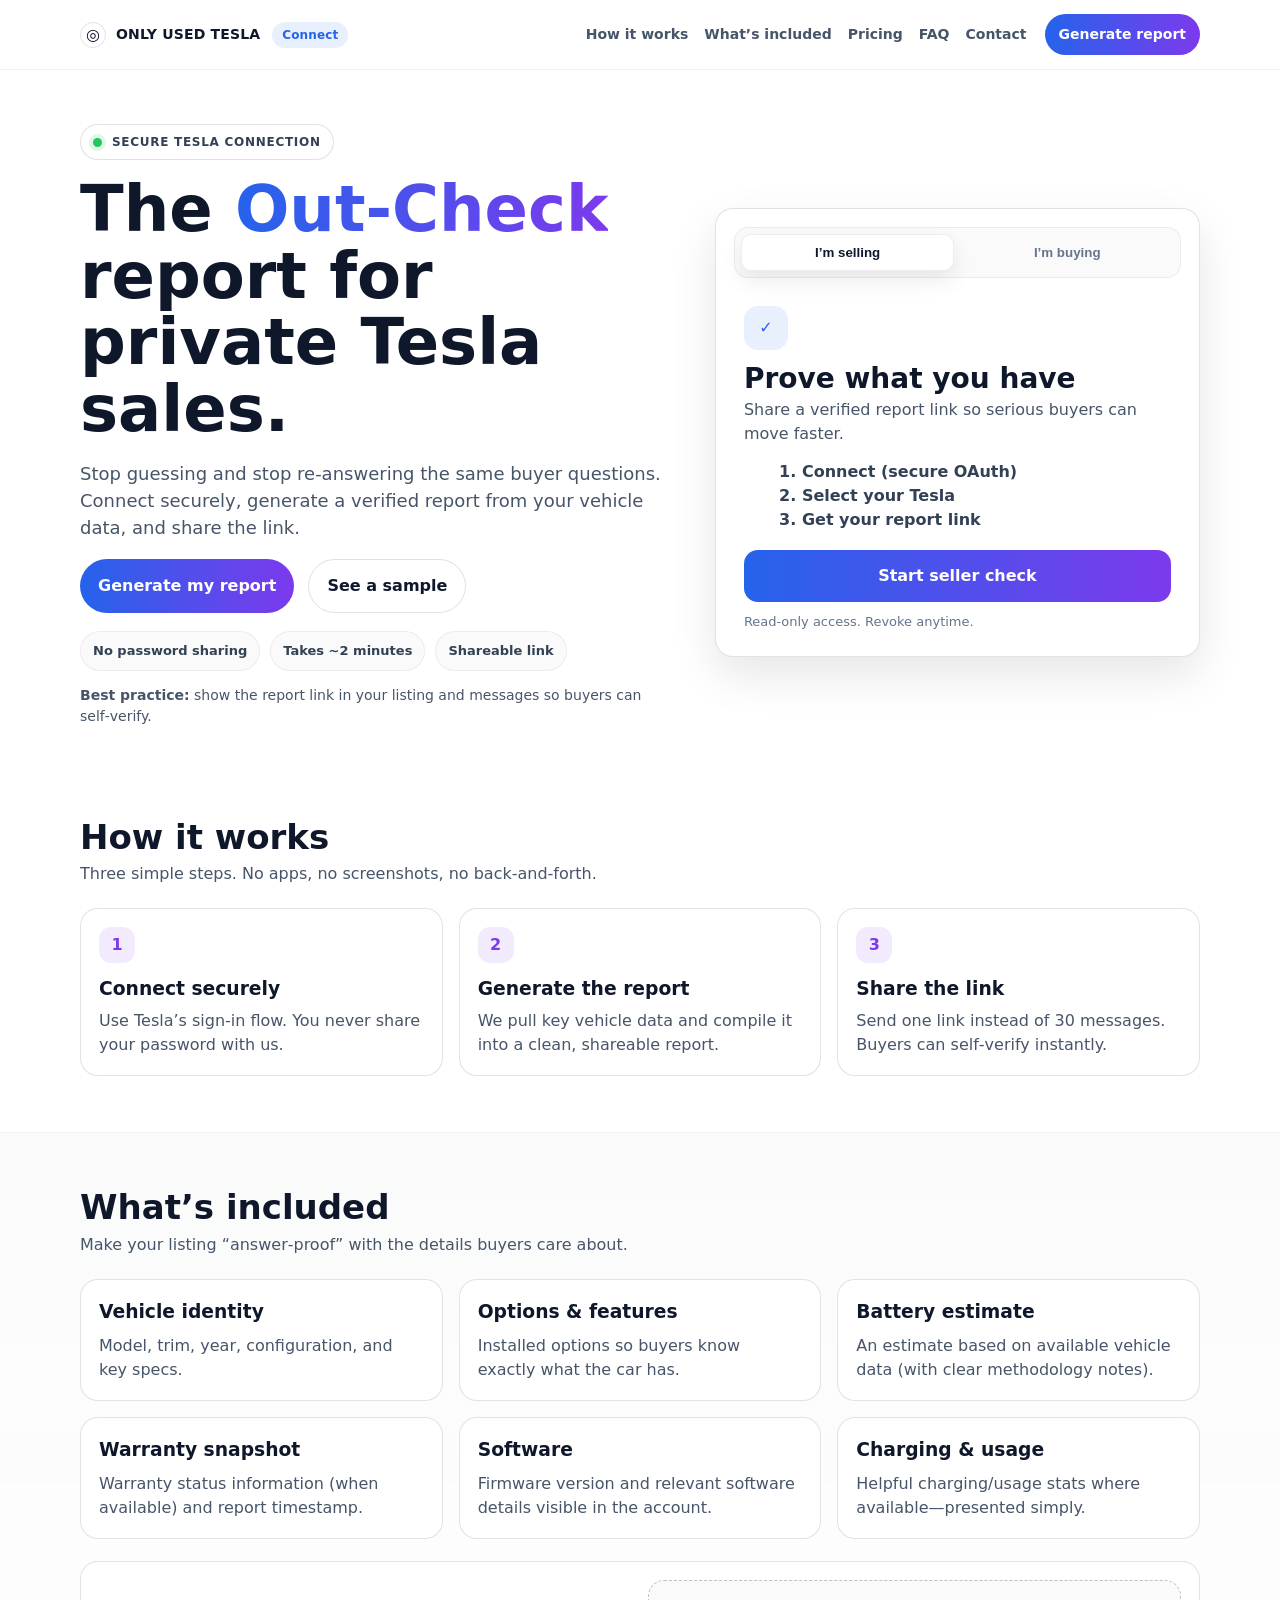
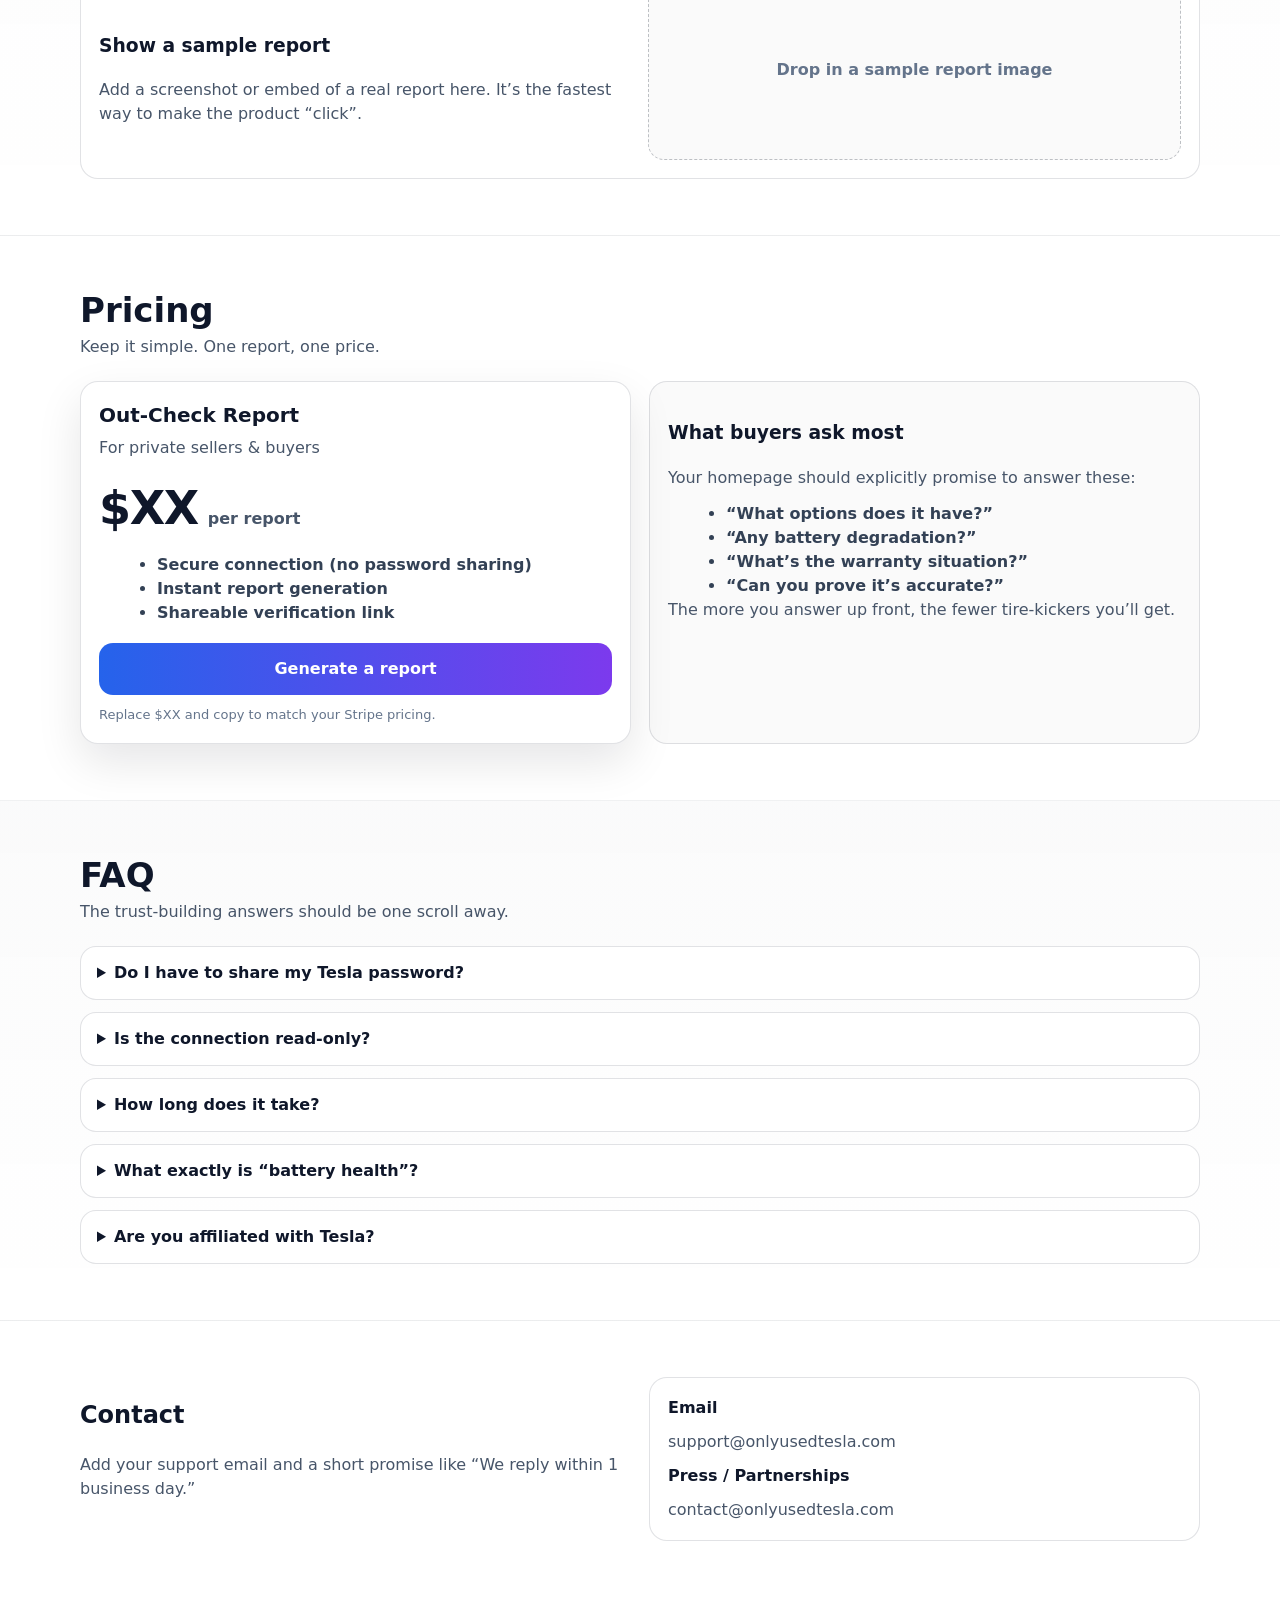
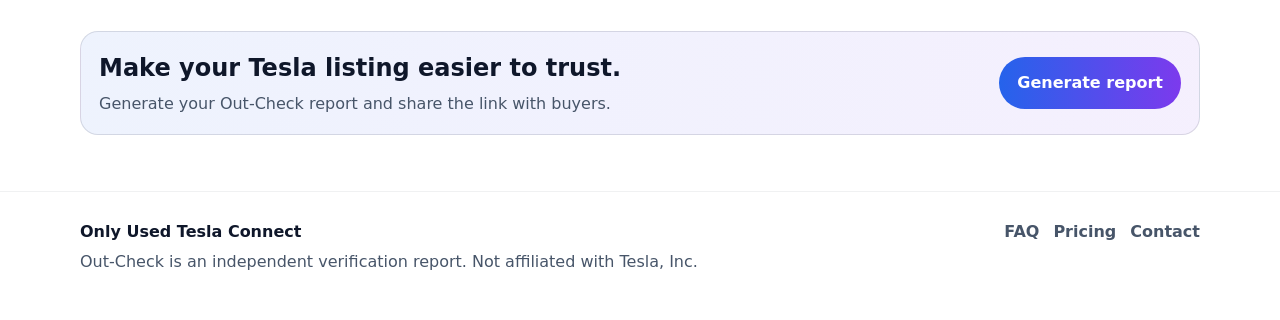
==== index.html @ 966dfde9 "Add files via upload" ====
<!doctype html>
<html lang="en">
<head>
  <meta charset="utf-8" />
  <meta name="viewport" content="width=device-width, initial-scale=1" />
  <title>Out‑Check — Verified Tesla Report for Private Sales | Only Used Tesla Connect</title>
  <meta name="description" content="Generate a shareable Out‑Check report from your Tesla vehicle data—battery estimate, warranty status, options, and key details. No password sharing." />

  <!-- Open Graph -->
  <meta property="og:title" content="Out‑Check — Verified Tesla Report for Private Sales" />
  <meta property="og:description" content="Connect securely → generate a verified report → share the link with buyers." />
  <meta property="og:type" content="website" />

  <link rel="preconnect" href="https://fonts.gstatic.com" crossorigin />
  <link rel="stylesheet" href="./assets/styles.css" />
</head>

<body>
  <a class="skip-link" href="#main">Skip to content</a>

  <header class="site-header">
    <div class="container header-inner">
      <a class="brand" href="#" aria-label="Only Used Tesla Connect home">
        <span class="brand-mark" aria-hidden="true">◎</span>
        <span class="brand-text">ONLY USED TESLA</span>
        <span class="brand-pill">Connect</span>
      </a>

      <nav class="nav" aria-label="Primary navigation">
        <button class="nav-toggle" type="button" aria-expanded="false" aria-controls="nav-links">
          <span class="sr-only">Toggle navigation</span>
          <span aria-hidden="true">☰</span>
        </button>

        <div id="nav-links" class="nav-links">
          <a href="#how">How it works</a>
          <a href="#included">What’s included</a>
          <a href="#pricing">Pricing</a>
          <a href="#faq">FAQ</a>
          <a href="#contact">Contact</a>
        </div>

        <a class="btn btn-primary btn-small" href="#start">Generate report</a>
      </nav>
    </div>
  </header>

  <main id="main">
    <section class="hero">
      <div class="container hero-grid">
        <div class="hero-copy">
          <div class="pill">
            <span class="dot" aria-hidden="true"></span>
            Secure Tesla connection
          </div>

          <h1>
            The <span class="gradient">Out‑Check</span> report for private Tesla sales.
          </h1>

          <p class="lead">
            Stop guessing and stop re‑answering the same buyer questions.
            Connect securely, generate a verified report from your vehicle data, and share the link.
          </p>

          <div class="cta-row" id="start">
            <!-- TODO: Replace href with your real start route (e.g. /start or /connect) -->
            <a class="btn btn-primary" href="/start">Generate my report</a>
            <a class="btn btn-secondary" href="#sample">See a sample</a>
          </div>

          <div class="trust-chips" role="list" aria-label="Trust highlights">
            <div class="chip" role="listitem">No password sharing</div>
            <div class="chip" role="listitem">Takes ~2 minutes</div>
            <div class="chip" role="listitem">Shareable link</div>
          </div>

          <p class="micro">
            <strong>Best practice:</strong> show the report link in your listing and messages so buyers can self‑verify.
          </p>
        </div>

        <div class="hero-card" aria-label="Seller and buyer actions">
          <div class="tabs" role="tablist" aria-label="Seller or buyer">
            <button class="tab is-active" type="button" role="tab" aria-selected="true" data-tab="selling">I’m selling</button>
            <button class="tab" type="button" role="tab" aria-selected="false" data-tab="buying">I’m buying</button>
          </div>

          <div class="tab-panel is-active" role="tabpanel" data-panel="selling">
            <div class="icon-badge" aria-hidden="true">✓</div>
            <h2 class="card-title">Prove what you have</h2>
            <p class="card-subtitle">
              Share a verified report link so serious buyers can move faster.
            </p>

            <ol class="mini-steps">
              <li>Connect (secure OAuth)</li>
              <li>Select your Tesla</li>
              <li>Get your report link</li>
            </ol>

            <!-- TODO: Replace href with your real start route -->
            <a class="btn btn-primary btn-block" href="/start">Start seller check</a>
            <p class="card-note">Read‑only access. Revoke anytime.</p>
          </div>

          <div class="tab-panel" role="tabpanel" data-panel="buying" aria-hidden="true">
            <div class="icon-badge" aria-hidden="true">🔎</div>
            <h2 class="card-title">Verify a report</h2>
            <p class="card-subtitle">
              Paste a report link (or code) from the seller to view it.
            </p>

            <form class="buyer-form" id="buyerForm">
              <label class="sr-only" for="reportInput">Report link or code</label>
              <input id="reportInput" name="report" type="text" placeholder="Paste report link or enter code" autocomplete="off" />
              <button class="btn btn-primary btn-block" type="submit">View report</button>
              <p class="card-note">Tip: a real report link starts with “https://”.</p>
            </form>
          </div>
        </div>
      </div>
    </section>

    <section id="how" class="section">
      <div class="container">
        <div class="section-head">
          <h2>How it works</h2>
          <p class="muted">Three simple steps. No apps, no screenshots, no back‑and‑forth.</p>
        </div>

        <div class="steps">
          <div class="step">
            <div class="step-num">1</div>
            <h3>Connect securely</h3>
            <p>Use Tesla’s sign‑in flow. You never share your password with us.</p>
          </div>
          <div class="step">
            <div class="step-num">2</div>
            <h3>Generate the report</h3>
            <p>We pull key vehicle data and compile it into a clean, shareable report.</p>
          </div>
          <div class="step">
            <div class="step-num">3</div>
            <h3>Share the link</h3>
            <p>Send one link instead of 30 messages. Buyers can self‑verify instantly.</p>
          </div>
        </div>
      </div>
    </section>

    <section id="included" class="section alt">
      <div class="container">
        <div class="section-head">
          <h2>What’s included</h2>
          <p class="muted">Make your listing “answer‑proof” with the details buyers care about.</p>
        </div>

        <div class="grid">
          <div class="feature">
            <h3>Vehicle identity</h3>
            <p>Model, trim, year, configuration, and key specs.</p>
          </div>
          <div class="feature">
            <h3>Options & features</h3>
            <p>Installed options so buyers know exactly what the car has.</p>
          </div>
          <div class="feature">
            <h3>Battery estimate</h3>
            <p>An estimate based on available vehicle data (with clear methodology notes).</p>
          </div>
          <div class="feature">
            <h3>Warranty snapshot</h3>
            <p>Warranty status information (when available) and report timestamp.</p>
          </div>
          <div class="feature">
            <h3>Software</h3>
            <p>Firmware version and relevant software details visible in the account.</p>
          </div>
          <div class="feature">
            <h3>Charging & usage</h3>
            <p>Helpful charging/usage stats where available—presented simply.</p>
          </div>
        </div>

        <div class="callout" id="sample">
          <div class="callout-copy">
            <h3>Show a sample report</h3>
            <p class="muted">
              Add a screenshot or embed of a real report here. It’s the fastest way to make the product “click”.
            </p>
          </div>
          <div class="placeholder-image" aria-label="Sample report placeholder">
            <span>Drop in a sample report image</span>
          </div>
        </div>
      </div>
    </section>

    <section id="pricing" class="section">
      <div class="container">
        <div class="section-head">
          <h2>Pricing</h2>
          <p class="muted">Keep it simple. One report, one price.</p>
        </div>

        <div class="pricing">
          <div class="price-card">
            <div class="price-top">
              <h3>Out‑Check Report</h3>
              <p class="muted">For private sellers & buyers</p>
            </div>

            <!-- TODO: Replace with your actual price and billing copy -->
            <div class="price">
              <span class="amount">$XX</span>
              <span class="per">per report</span>
            </div>

            <ul class="price-list">
              <li>Secure connection (no password sharing)</li>
              <li>Instant report generation</li>
              <li>Shareable verification link</li>
            </ul>

            <!-- TODO: Replace href with your checkout/start route -->
            <a class="btn btn-primary btn-block" href="/start">Generate a report</a>

            <p class="card-note">Replace $XX and copy to match your Stripe pricing.</p>
          </div>

          <div class="price-faq">
            <h3>What buyers ask most</h3>
            <p class="muted">
              Your homepage should explicitly promise to answer these:
            </p>
            <ul class="bullets">
              <li>“What options does it have?”</li>
              <li>“Any battery degradation?”</li>
              <li>“What’s the warranty situation?”</li>
              <li>“Can you prove it’s accurate?”</li>
            </ul>
            <p class="muted">
              The more you answer up front, the fewer tire‑kickers you’ll get.
            </p>
          </div>
        </div>
      </div>
    </section>

    <section id="faq" class="section alt">
      <div class="container">
        <div class="section-head">
          <h2>FAQ</h2>
          <p class="muted">The trust‑building answers should be one scroll away.</p>
        </div>

        <div class="faq">
          <details>
            <summary>Do I have to share my Tesla password?</summary>
            <p>No. Sellers connect via Tesla’s sign‑in flow (OAuth). You should also explain exactly what permissions you request and how users can revoke access.</p>
          </details>

          <details>
            <summary>Is the connection read‑only?</summary>
            <p>It should be. If you request any non‑read scope, explain why—in plain English—and offer an alternative if possible.</p>
          </details>

          <details>
            <summary>How long does it take?</summary>
            <p>Most users should finish in about 2 minutes: connect → select vehicle → generate report.</p>
          </details>

          <details>
            <summary>What exactly is “battery health”?</summary>
            <p>Be precise. If you provide an estimate (not a service‑mode measurement), say so and explain the method. Avoid vague claims.</p>
          </details>

          <details>
            <summary>Are you affiliated with Tesla?</summary>
            <p>No. Add a clear, consistent disclaimer in the footer and on your connect screen.</p>
          </details>
        </div>
      </div>
    </section>

    <section id="contact" class="section">
      <div class="container contact">
        <div>
          <h2>Contact</h2>
          <p class="muted">
            Add your support email and a short promise like “We reply within 1 business day.”
          </p>
        </div>

        <div class="contact-card">
          <p><strong>Email</strong></p>
          <p class="muted">support@onlyusedtesla.com</p>
          <p><strong>Press / Partnerships</strong></p>
          <p class="muted">contact@onlyusedtesla.com</p>
        </div>
      </div>
    </section>

    <section class="bottom-cta">
      <div class="container bottom-cta-inner">
        <div>
          <h2>Make your Tesla listing easier to trust.</h2>
          <p class="muted">Generate your Out‑Check report and share the link with buyers.</p>
        </div>
        <a class="btn btn-primary" href="/start">Generate report</a>
      </div>
    </section>
  </main>

  <footer class="site-footer">
    <div class="container footer-inner">
      <div class="footer-left">
        <p><strong>Only Used Tesla Connect</strong></p>
        <p class="muted">
          Out‑Check is an independent verification report. Not affiliated with Tesla, Inc.
        </p>
      </div>
      <div class="footer-right">
        <a href="#faq">FAQ</a>
        <a href="#pricing">Pricing</a>
        <a href="#contact">Contact</a>
      </div>
    </div>
  </footer>

  <script src="./assets/app.js"></script>
</body>
</html>
---- assets/styles.css ----
/* Out‑Check landing page (no framework) */
:root{
  --bg: #ffffff;
  --text: #0f172a;
  --muted: #475569;
  --border: rgba(15, 23, 42, 0.12);
  --soft: rgba(15, 23, 42, 0.06);

  --accent: #2563eb;
  --accent2: #7c3aed;

  --radius: 18px;
  --shadow: 0 18px 45px rgba(2, 6, 23, 0.10);
}

*{ box-sizing: border-box; }
html, body{ height: 100%; }
body{
  margin: 0;
  font-family: ui-sans-serif, system-ui, -apple-system, Segoe UI, Roboto, Helvetica, Arial, "Apple Color Emoji","Segoe UI Emoji";
  color: var(--text);
  background: var(--bg);
  line-height: 1.5;
}

a{ color: inherit; text-decoration: none; }
a:hover{ text-decoration: underline; }

.container{
  width: min(1120px, calc(100% - 48px));
  margin: 0 auto;
}

.sr-only{
  position: absolute !important;
  width: 1px !important;
  height: 1px !important;
  padding: 0 !important;
  margin: -1px !important;
  overflow: hidden !important;
  clip: rect(0,0,0,0) !important;
  white-space: nowrap !important;
  border: 0 !important;
}

.skip-link{
  position: absolute;
  top: 10px;
  left: 10px;
  background: #000;
  color: #fff;
  padding: 10px 12px;
  border-radius: 10px;
  transform: translateY(-200%);
}
.skip-link:focus{ transform: translateY(0); }

.site-header{
  position: sticky;
  top: 0;
  background: rgba(255,255,255,0.82);
  backdrop-filter: blur(10px);
  border-bottom: 1px solid var(--soft);
  z-index: 50;
}
.header-inner{
  display: flex;
  align-items: center;
  justify-content: space-between;
  padding: 14px 0;
  gap: 18px;
}

.brand{
  display: inline-flex;
  align-items: center;
  gap: 10px;
  font-weight: 700;
  letter-spacing: 0.01em;
}
.brand-mark{
  display: inline-flex;
  width: 26px;
  height: 26px;
  align-items: center;
  justify-content: center;
  border: 1px solid var(--border);
  border-radius: 50%;
}
.brand-text{
  font-size: 14px;
}
.brand-pill{
  margin-left: 2px;
  padding: 4px 10px;
  border-radius: 999px;
  background: rgba(37, 99, 235, 0.10);
  color: var(--accent);
  font-size: 12px;
  font-weight: 700;
}

.nav{
  display: flex;
  align-items: center;
  gap: 18px;
}
.nav-links{
  display: flex;
  align-items: center;
  gap: 16px;
  color: var(--muted);
  font-weight: 600;
  font-size: 14px;
}
.nav-toggle{
  display: none;
  border: 1px solid var(--border);
  background: #fff;
  border-radius: 10px;
  padding: 8px 10px;
  cursor: pointer;
}

.btn{
  display: inline-flex;
  align-items: center;
  justify-content: center;
  gap: 8px;
  padding: 14px 18px;
  border-radius: 999px;
  border: 1px solid var(--border);
  font-weight: 700;
  cursor: pointer;
  box-shadow: none;
}
.btn-small{ padding: 10px 14px; font-size: 14px; }
.btn-block{ width: 100%; border-radius: 14px; }
.btn-primary{
  background: linear-gradient(90deg, var(--accent), var(--accent2));
  color: #fff;
  border: none;
}
.btn-primary:hover{ text-decoration: none; filter: brightness(0.98); }
.btn-secondary{
  background: #fff;
}
.btn-secondary:hover{ text-decoration: none; background: rgba(15, 23, 42, 0.03); }

.hero{
  padding: 54px 0 22px;
}
.hero-grid{
  display: grid;
  grid-template-columns: 1.1fr 0.9fr;
  gap: 42px;
  align-items: center;
}
.pill{
  display: inline-flex;
  align-items: center;
  gap: 10px;
  padding: 8px 12px;
  border-radius: 999px;
  border: 1px solid var(--border);
  background: #fff;
  font-weight: 800;
  font-size: 12px;
  letter-spacing: 0.06em;
  text-transform: uppercase;
  color: #334155;
}
.pill .dot{
  width: 9px;
  height: 9px;
  border-radius: 50%;
  background: #22c55e;
  box-shadow: 0 0 0 4px rgba(34, 197, 94, 0.15);
}

.hero h1{
  font-size: clamp(40px, 5vw, 64px);
  line-height: 1.04;
  margin: 16px 0 12px;
}
.gradient{
  background: linear-gradient(90deg, var(--accent), var(--accent2));
  -webkit-background-clip: text;
  background-clip: text;
  color: transparent;
}
.lead{
  font-size: 18px;
  color: var(--muted);
  max-width: 52ch;
}
.cta-row{
  display: flex;
  gap: 14px;
  margin-top: 18px;
  flex-wrap: wrap;
}
.trust-chips{
  display: flex;
  gap: 10px;
  margin-top: 18px;
  flex-wrap: wrap;
}
.chip{
  padding: 9px 12px;
  border-radius: 999px;
  border: 1px solid var(--soft);
  background: rgba(15, 23, 42, 0.02);
  color: #334155;
  font-weight: 700;
  font-size: 13px;
}
.micro{
  margin-top: 14px;
  color: var(--muted);
  font-size: 14px;
}

.hero-card{
  border: 1px solid var(--border);
  border-radius: var(--radius);
  background: #fff;
  box-shadow: var(--shadow);
  padding: 18px;
}
.tabs{
  display: grid;
  grid-template-columns: 1fr 1fr;
  border: 1px solid var(--soft);
  background: rgba(15, 23, 42, 0.02);
  border-radius: 14px;
  padding: 6px;
  gap: 6px;
}
.tab{
  border: none;
  background: transparent;
  padding: 10px 12px;
  border-radius: 10px;
  font-weight: 800;
  color: #64748b;
  cursor: pointer;
}
.tab.is-active{
  background: #fff;
  color: #0f172a;
  box-shadow: 0 10px 22px rgba(2,6,23,0.08);
  border: 1px solid rgba(15, 23, 42, 0.07);
}
.tab-panel{
  display: none;
  padding: 18px 10px 6px;
}
.tab-panel.is-active{ display: block; }
.icon-badge{
  width: 44px;
  height: 44px;
  border-radius: 14px;
  background: rgba(37, 99, 235, 0.10);
  color: var(--accent);
  display: inline-flex;
  align-items: center;
  justify-content: center;
  font-weight: 900;
  margin-top: 10px;
}
.card-title{
  margin: 14px 0 4px;
  font-size: 28px;
  line-height: 1.1;
}
.card-subtitle{
  margin: 0;
  color: var(--muted);
}
.mini-steps{
  margin: 14px 0 18px 18px;
  color: #334155;
  font-weight: 600;
}
.card-note{
  margin: 10px 0 0;
  color: #64748b;
  font-size: 13px;
}
.buyer-form{
  margin-top: 12px;
  display: grid;
  gap: 10px;
}
input[type="text"]{
  width: 100%;
  padding: 14px 14px;
  border-radius: 14px;
  border: 1px solid var(--border);
  font-size: 15px;
}

.section{
  padding: 56px 0;
}
.section.alt{
  background: linear-gradient(180deg, rgba(15,23,42,0.02), rgba(15,23,42,0.00));
  border-top: 1px solid var(--soft);
  border-bottom: 1px solid var(--soft);
}
.section-head{
  display: grid;
  gap: 6px;
  margin-bottom: 22px;
}
.section-head h2{
  margin: 0;
  font-size: 34px;
  line-height: 1.1;
}
.muted{ color: var(--muted); margin: 0; }

.steps{
  display: grid;
  grid-template-columns: repeat(3, 1fr);
  gap: 16px;
}
.step{
  border: 1px solid var(--border);
  border-radius: var(--radius);
  padding: 18px;
  background: #fff;
}
.step-num{
  width: 36px;
  height: 36px;
  border-radius: 12px;
  display: inline-flex;
  align-items: center;
  justify-content: center;
  background: rgba(124, 58, 237, 0.10);
  color: var(--accent2);
  font-weight: 900;
}
.step h3{ margin: 12px 0 6px; }
.step p{ margin: 0; color: var(--muted); }

.grid{
  display: grid;
  grid-template-columns: repeat(3, 1fr);
  gap: 16px;
}
.feature{
  border: 1px solid var(--border);
  border-radius: var(--radius);
  padding: 18px;
  background: #fff;
}
.feature h3{ margin: 0 0 8px; }
.feature p{ margin: 0; color: var(--muted); }

.callout{
  margin-top: 22px;
  border: 1px solid var(--border);
  border-radius: var(--radius);
  padding: 18px;
  background: #fff;
  display: grid;
  grid-template-columns: 1fr 1fr;
  gap: 16px;
  align-items: center;
}
.placeholder-image{
  min-height: 180px;
  border-radius: 16px;
  border: 1px dashed rgba(15,23,42,0.26);
  background: rgba(15,23,42,0.02);
  display: flex;
  align-items: center;
  justify-content: center;
  color: #64748b;
  font-weight: 700;
}

.pricing{
  display: grid;
  grid-template-columns: 1fr 1fr;
  gap: 18px;
}
.price-card{
  border: 1px solid var(--border);
  border-radius: var(--radius);
  padding: 18px;
  background: #fff;
  box-shadow: var(--shadow);
}
.price-top h3{ margin: 0; font-size: 20px; }
.price-top p{ margin-top: 6px; }
.price{
  display: flex;
  align-items: baseline;
  gap: 10px;
  margin: 14px 0 10px;
}
.amount{
  font-size: 46px;
  font-weight: 900;
  letter-spacing: -0.03em;
}
.per{
  color: var(--muted);
  font-weight: 700;
}
.price-list{
  margin: 10px 0 18px 18px;
  color: #334155;
  font-weight: 600;
}
.price-faq{
  border: 1px solid var(--border);
  border-radius: var(--radius);
  padding: 18px;
  background: rgba(15, 23, 42, 0.02);
}
.bullets{ margin: 12px 0 0 18px; color: #334155; font-weight: 700; }

.faq{
  display: grid;
  gap: 12px;
}
details{
  border: 1px solid var(--border);
  border-radius: 16px;
  padding: 14px 16px;
  background: #fff;
}
summary{
  cursor: pointer;
  font-weight: 800;
}
details p{ margin: 10px 0 0; color: var(--muted); }

.contact{
  display: grid;
  grid-template-columns: 1fr 1fr;
  gap: 18px;
  align-items: start;
}
.contact-card{
  border: 1px solid var(--border);
  border-radius: var(--radius);
  padding: 18px;
  background: #fff;
}
.contact-card p{ margin: 0 0 10px; }
.contact-card p:last-child{ margin-bottom: 0; }

.bottom-cta{
  padding: 34px 0 56px;
}
.bottom-cta-inner{
  border: 1px solid var(--border);
  border-radius: var(--radius);
  padding: 18px;
  background: linear-gradient(90deg, rgba(37,99,235,0.08), rgba(124,58,237,0.08));
  display: flex;
  align-items: center;
  justify-content: space-between;
  gap: 18px;
}
.bottom-cta-inner h2{ margin: 0 0 6px; }
.bottom-cta-inner p{ margin: 0; }

.site-footer{
  border-top: 1px solid var(--soft);
  padding: 28px 0 40px;
}
.footer-inner{
  display: flex;
  align-items: flex-start;
  justify-content: space-between;
  gap: 18px;
}
.footer-left p{ margin: 0 0 6px; }
.footer-right{
  display: flex;
  gap: 14px;
  color: var(--muted);
  font-weight: 700;
}

/* Responsive */
@media (max-width: 980px){
  .hero-grid{ grid-template-columns: 1fr; }
  .steps{ grid-template-columns: 1fr; }
  .grid{ grid-template-columns: 1fr; }
  .pricing{ grid-template-columns: 1fr; }
  .callout{ grid-template-columns: 1fr; }
  .contact{ grid-template-columns: 1fr; }
  .bottom-cta-inner{ flex-direction: column; align-items: flex-start; }
  .nav-links{ display: none; }
  .nav-toggle{ display: inline-flex; }
  .nav.is-open .nav-links{
    display: flex;
    position: absolute;
    top: 62px;
    right: 24px;
    flex-direction: column;
    align-items: flex-start;
    background: #fff;
    border: 1px solid var(--border);
    border-radius: 16px;
    padding: 12px;
    box-shadow: var(--shadow);
    min-width: 220px;
  }
}
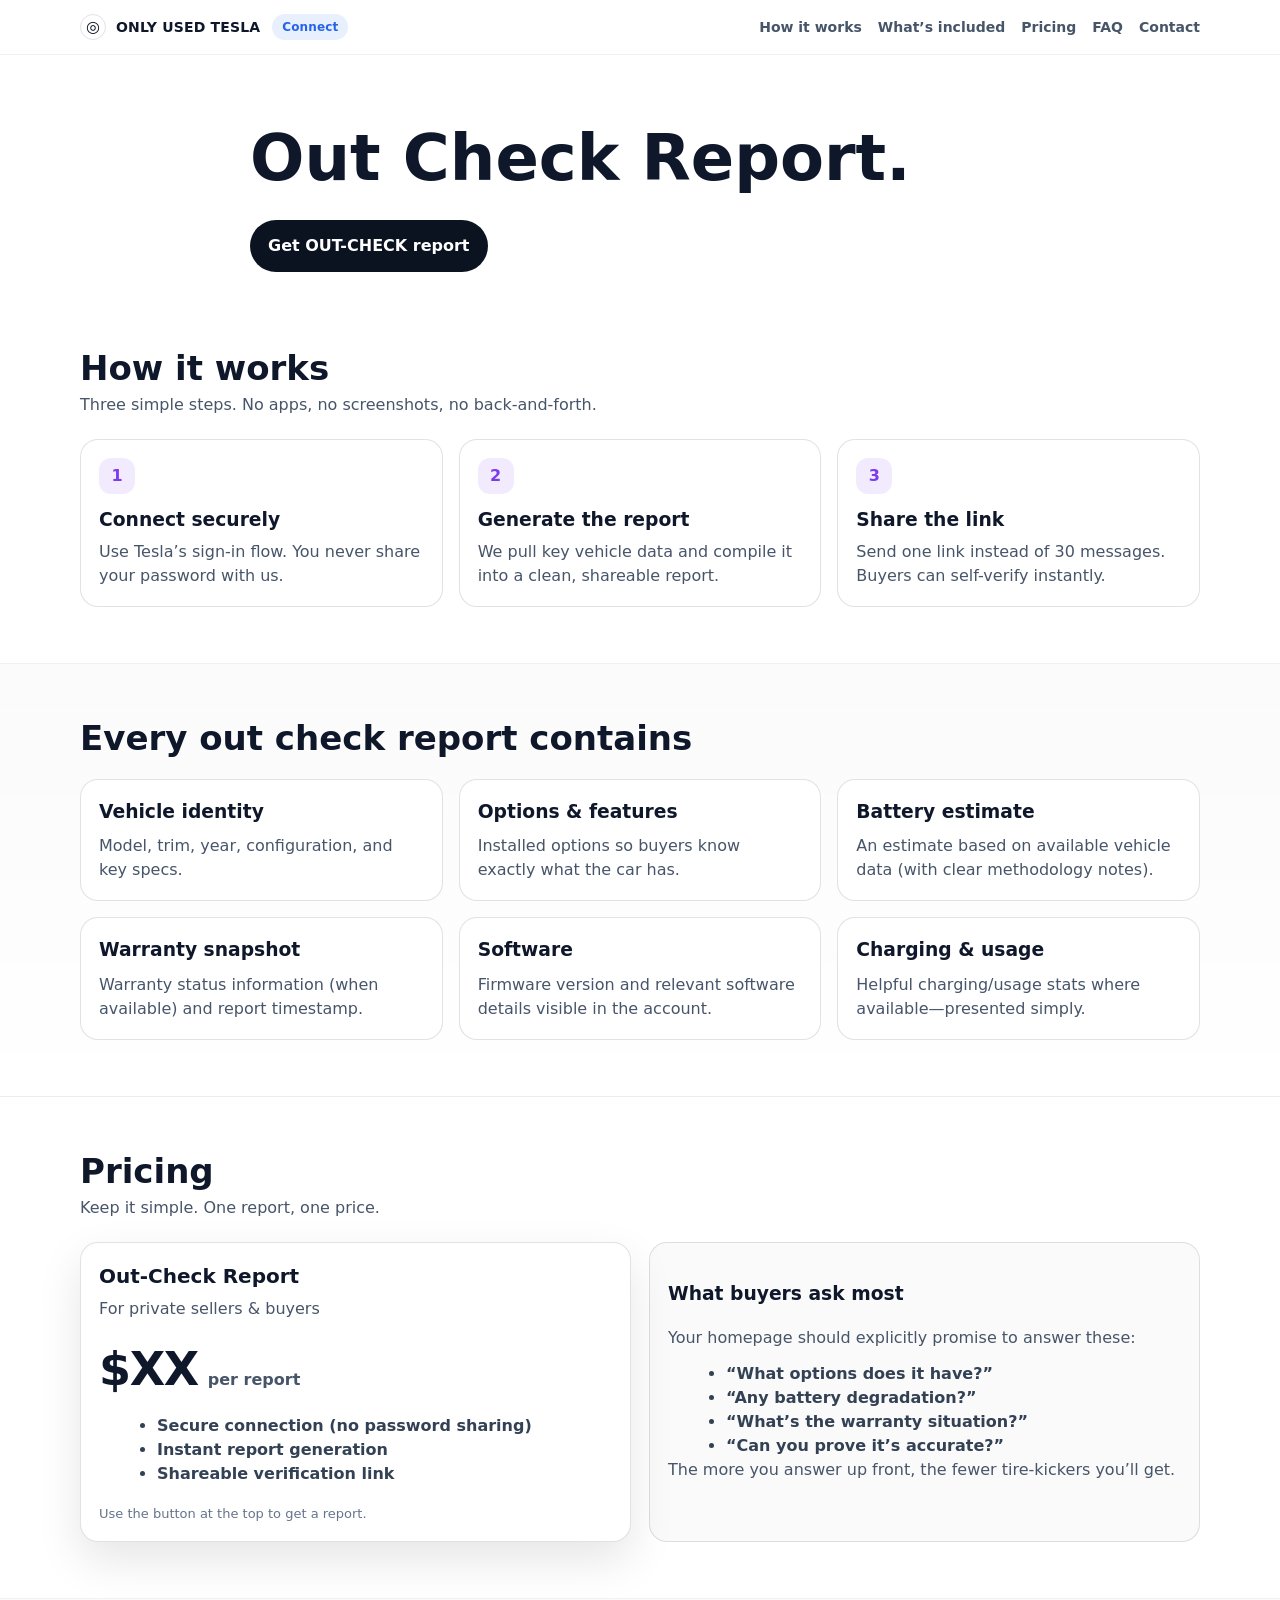
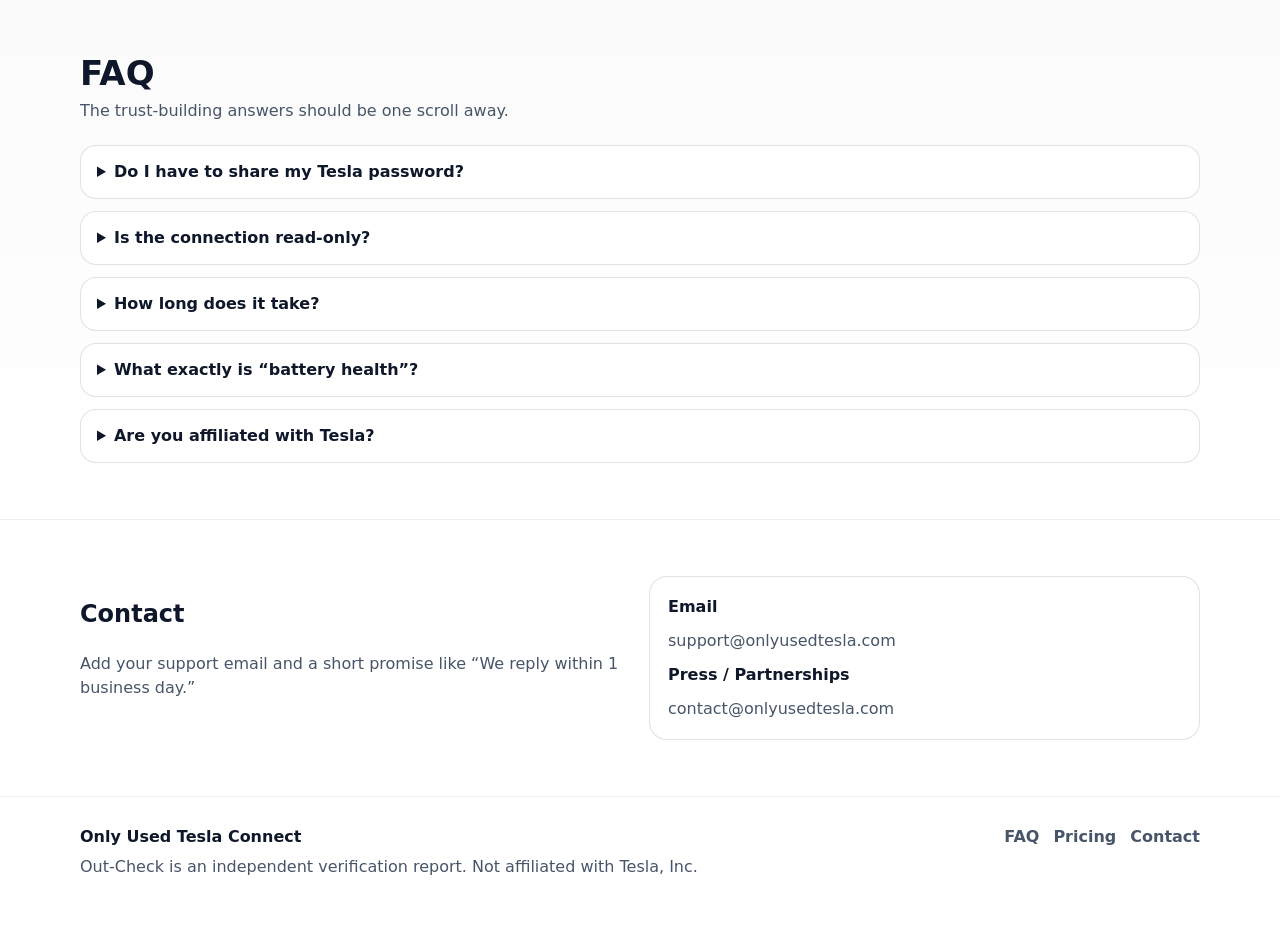
==== commit 8167c7bb: "Add files via upload" ====
--- a/index.html
+++ b/index.html
@@ -3,12 +3,12 @@
 <head>
   <meta charset="utf-8" />
   <meta name="viewport" content="width=device-width, initial-scale=1" />
-  <title>Out‑Check — Verified Tesla Report for Private Sales | Only Used Tesla Connect</title>
-  <meta name="description" content="Generate a shareable Out‑Check report from your Tesla vehicle data—battery estimate, warranty status, options, and key details. No password sharing." />
+  <title>Out Check Report | Only Used Tesla Connect</title>
+  <meta name="description" content="Get an Out-Check report from your Tesla vehicle data and share it with buyers." />
 
   <!-- Open Graph -->
-  <meta property="og:title" content="Out‑Check — Verified Tesla Report for Private Sales" />
-  <meta property="og:description" content="Connect securely → generate a verified report → share the link with buyers." />
+  <meta property="og:title" content="Out Check Report" />
+  <meta property="og:description" content="Get an Out-Check report and share the link with buyers." />
   <meta property="og:type" content="website" />
 
   <link rel="preconnect" href="https://fonts.gstatic.com" crossorigin />
@@ -40,85 +40,18 @@
           <a href="#contact">Contact</a>
         </div>
 
-        <a class="btn btn-primary btn-small" href="#start">Generate report</a>
+        <!-- Single CTA lives in the hero (keep header clean) -->
       </nav>
     </div>
   </header>
 
   <main id="main">
-    <section class="hero">
-      <div class="container hero-grid">
-        <div class="hero-copy">
-          <div class="pill">
-            <span class="dot" aria-hidden="true"></span>
-            Secure Tesla connection
-          </div>
-
-          <h1>
-            The <span class="gradient">Out‑Check</span> report for private Tesla sales.
-          </h1>
-
-          <p class="lead">
-            Stop guessing and stop re‑answering the same buyer questions.
-            Connect securely, generate a verified report from your vehicle data, and share the link.
-          </p>
-
-          <div class="cta-row" id="start">
-            <!-- TODO: Replace href with your real start route (e.g. /start or /connect) -->
-            <a class="btn btn-primary" href="/start">Generate my report</a>
-            <a class="btn btn-secondary" href="#sample">See a sample</a>
-          </div>
-
-          <div class="trust-chips" role="list" aria-label="Trust highlights">
-            <div class="chip" role="listitem">No password sharing</div>
-            <div class="chip" role="listitem">Takes ~2 minutes</div>
-            <div class="chip" role="listitem">Shareable link</div>
-          </div>
-
-          <p class="micro">
-            <strong>Best practice:</strong> show the report link in your listing and messages so buyers can self‑verify.
-          </p>
-        </div>
-
-        <div class="hero-card" aria-label="Seller and buyer actions">
-          <div class="tabs" role="tablist" aria-label="Seller or buyer">
-            <button class="tab is-active" type="button" role="tab" aria-selected="true" data-tab="selling">I’m selling</button>
-            <button class="tab" type="button" role="tab" aria-selected="false" data-tab="buying">I’m buying</button>
-          </div>
-
-          <div class="tab-panel is-active" role="tabpanel" data-panel="selling">
-            <div class="icon-badge" aria-hidden="true">✓</div>
-            <h2 class="card-title">Prove what you have</h2>
-            <p class="card-subtitle">
-              Share a verified report link so serious buyers can move faster.
-            </p>
-
-            <ol class="mini-steps">
-              <li>Connect (secure OAuth)</li>
-              <li>Select your Tesla</li>
-              <li>Get your report link</li>
-            </ol>
-
-            <!-- TODO: Replace href with your real start route -->
-            <a class="btn btn-primary btn-block" href="/start">Start seller check</a>
-            <p class="card-note">Read‑only access. Revoke anytime.</p>
-          </div>
-
-          <div class="tab-panel" role="tabpanel" data-panel="buying" aria-hidden="true">
-            <div class="icon-badge" aria-hidden="true">🔎</div>
-            <h2 class="card-title">Verify a report</h2>
-            <p class="card-subtitle">
-              Paste a report link (or code) from the seller to view it.
-            </p>
-
-            <form class="buyer-form" id="buyerForm">
-              <label class="sr-only" for="reportInput">Report link or code</label>
-              <input id="reportInput" name="report" type="text" placeholder="Paste report link or enter code" autocomplete="off" />
-              <button class="btn btn-primary btn-block" type="submit">View report</button>
-              <p class="card-note">Tip: a real report link starts with “https://”.</p>
-            </form>
-          </div>
-        </div>
+    <section class="hero" id="start">
+      <div class="container hero-simple">
+        <h1>Out Check Report.</h1>
+
+        <!-- TODO: Replace href with your real start route (e.g. /start or /connect) -->
+        <a class="btn btn-primary" href="/start">Get OUT-CHECK report</a>
       </div>
     </section>
 
@@ -126,14 +59,14 @@
       <div class="container">
         <div class="section-head">
           <h2>How it works</h2>
-          <p class="muted">Three simple steps. No apps, no screenshots, no back‑and‑forth.</p>
+          <p class="muted">Three simple steps. No apps, no screenshots, no back-and-forth.</p>
         </div>
 
         <div class="steps">
           <div class="step">
             <div class="step-num">1</div>
             <h3>Connect securely</h3>
-            <p>Use Tesla’s sign‑in flow. You never share your password with us.</p>
+            <p>Use Tesla’s sign-in flow. You never share your password with us.</p>
           </div>
           <div class="step">
             <div class="step-num">2</div>
@@ -143,7 +76,7 @@
           <div class="step">
             <div class="step-num">3</div>
             <h3>Share the link</h3>
-            <p>Send one link instead of 30 messages. Buyers can self‑verify instantly.</p>
+            <p>Send one link instead of 30 messages. Buyers can self-verify instantly.</p>
           </div>
         </div>
       </div>
@@ -152,8 +85,7 @@
     <section id="included" class="section alt">
       <div class="container">
         <div class="section-head">
-          <h2>What’s included</h2>
-          <p class="muted">Make your listing “answer‑proof” with the details buyers care about.</p>
+          <h2>Every out check report contains</h2>
         </div>
 
         <div class="grid">
@@ -183,17 +115,7 @@
           </div>
         </div>
 
-        <div class="callout" id="sample">
-          <div class="callout-copy">
-            <h3>Show a sample report</h3>
-            <p class="muted">
-              Add a screenshot or embed of a real report here. It’s the fastest way to make the product “click”.
-            </p>
-          </div>
-          <div class="placeholder-image" aria-label="Sample report placeholder">
-            <span>Drop in a sample report image</span>
-          </div>
-        </div>
+        <!-- Optional: add a sample report image here later (no extra CTAs) -->
       </div>
     </section>
 
@@ -207,7 +129,7 @@
         <div class="pricing">
           <div class="price-card">
             <div class="price-top">
-              <h3>Out‑Check Report</h3>
+              <h3>Out-Check Report</h3>
               <p class="muted">For private sellers & buyers</p>
             </div>
 
@@ -223,10 +145,7 @@
               <li>Shareable verification link</li>
             </ul>
 
-            <!-- TODO: Replace href with your checkout/start route -->
-            <a class="btn btn-primary btn-block" href="/start">Generate a report</a>
-
-            <p class="card-note">Replace $XX and copy to match your Stripe pricing.</p>
+            <p class="card-note">Use the button at the top to get a report.</p>
           </div>
 
           <div class="price-faq">
@@ -241,7 +160,7 @@
               <li>“Can you prove it’s accurate?”</li>
             </ul>
             <p class="muted">
-              The more you answer up front, the fewer tire‑kickers you’ll get.
+              The more you answer up front, the fewer tire-kickers you’ll get.
             </p>
           </div>
         </div>
@@ -252,18 +171,18 @@
       <div class="container">
         <div class="section-head">
           <h2>FAQ</h2>
-          <p class="muted">The trust‑building answers should be one scroll away.</p>
+          <p class="muted">The trust-building answers should be one scroll away.</p>
         </div>
 
         <div class="faq">
           <details>
             <summary>Do I have to share my Tesla password?</summary>
-            <p>No. Sellers connect via Tesla’s sign‑in flow (OAuth). You should also explain exactly what permissions you request and how users can revoke access.</p>
-          </details>
-
-          <details>
-            <summary>Is the connection read‑only?</summary>
-            <p>It should be. If you request any non‑read scope, explain why—in plain English—and offer an alternative if possible.</p>
+            <p>No. Sellers connect via Tesla’s sign-in flow (OAuth). You should also explain exactly what permissions you request and how users can revoke access.</p>
+          </details>
+
+          <details>
+            <summary>Is the connection read-only?</summary>
+            <p>It should be. If you request any non-read scope, explain why—in plain English—and offer an alternative if possible.</p>
           </details>
 
           <details>
@@ -273,7 +192,7 @@
 
           <details>
             <summary>What exactly is “battery health”?</summary>
-            <p>Be precise. If you provide an estimate (not a service‑mode measurement), say so and explain the method. Avoid vague claims.</p>
+            <p>Be precise. If you provide an estimate (not a service-mode measurement), say so and explain the method. Avoid vague claims.</p>
           </details>
 
           <details>
@@ -302,15 +221,7 @@
       </div>
     </section>
 
-    <section class="bottom-cta">
-      <div class="container bottom-cta-inner">
-        <div>
-          <h2>Make your Tesla listing easier to trust.</h2>
-          <p class="muted">Generate your Out‑Check report and share the link with buyers.</p>
-        </div>
-        <a class="btn btn-primary" href="/start">Generate report</a>
-      </div>
-    </section>
+    <!-- Bottom CTA removed (single CTA lives in the hero) -->
   </main>
 
   <footer class="site-footer">
@@ -318,7 +229,7 @@
       <div class="footer-left">
         <p><strong>Only Used Tesla Connect</strong></p>
         <p class="muted">
-          Out‑Check is an independent verification report. Not affiliated with Tesla, Inc.
+          Out-Check is an independent verification report. Not affiliated with Tesla, Inc.
         </p>
       </div>
       <div class="footer-right">
--- a/assets/styles.css
+++ b/assets/styles.css
@@ -1,4 +1,4 @@
-/* Out‑Check landing page (no framework) */
+/* Out-Check landing page (no framework) */
 :root{
   --bg: #ffffff;
   --text: #0f172a;
@@ -137,11 +137,11 @@
 .btn-small{ padding: 10px 14px; font-size: 14px; }
 .btn-block{ width: 100%; border-radius: 14px; }
 .btn-primary{
-  background: linear-gradient(90deg, var(--accent), var(--accent2));
+  background: #0b1220;
   color: #fff;
   border: none;
 }
-.btn-primary:hover{ text-decoration: none; filter: brightness(0.98); }
+.btn-primary:hover{ text-decoration: none; background: #111827; }
 .btn-secondary{
   background: #fff;
 }
@@ -149,6 +149,21 @@
 
 .hero{
   padding: 54px 0 22px;
+}
+
+.hero-simple{
+  display: flex;
+  flex-direction: column;
+  align-items: flex-start;
+  gap: 18px;
+  max-width: 780px;
+}
+
+.hero-simple{
+  display: flex;
+  flex-direction: column;
+  align-items: flex-start;
+  gap: 16px;
 }
 .hero-grid{
   display: grid;
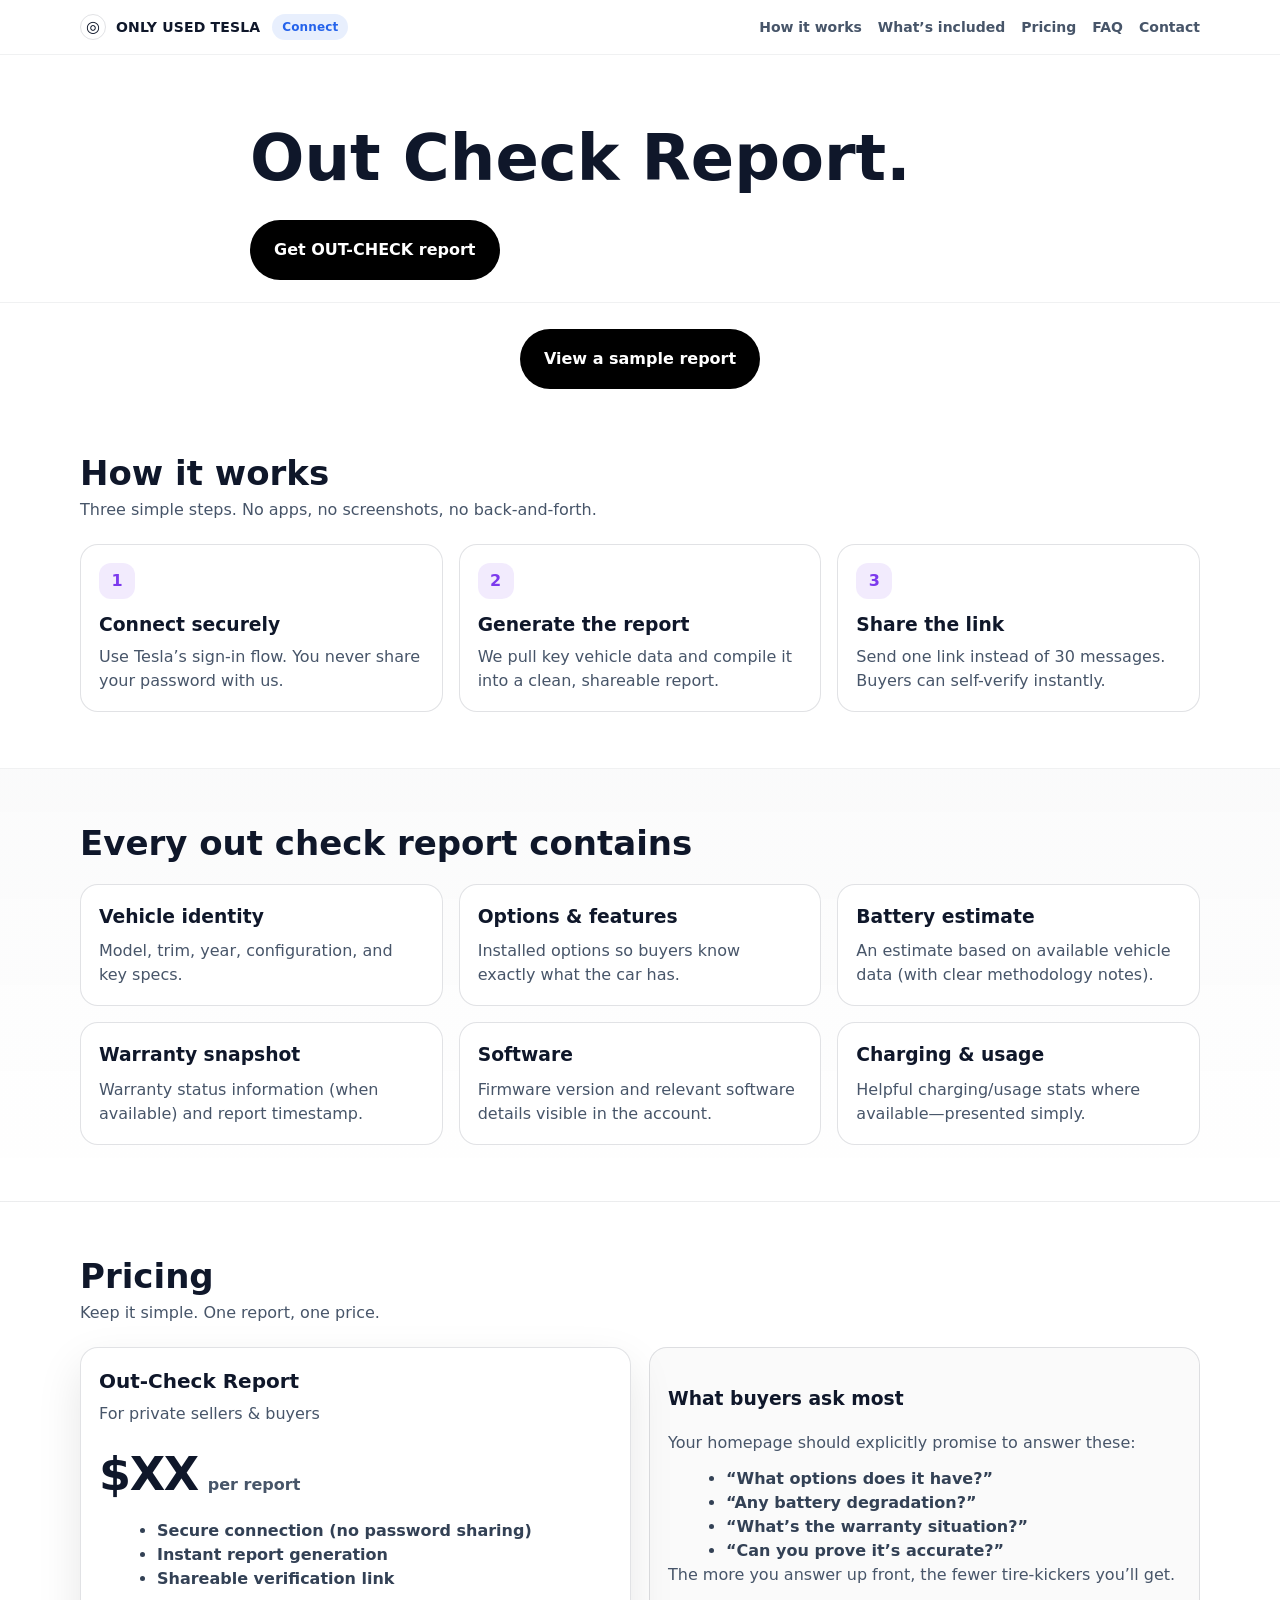
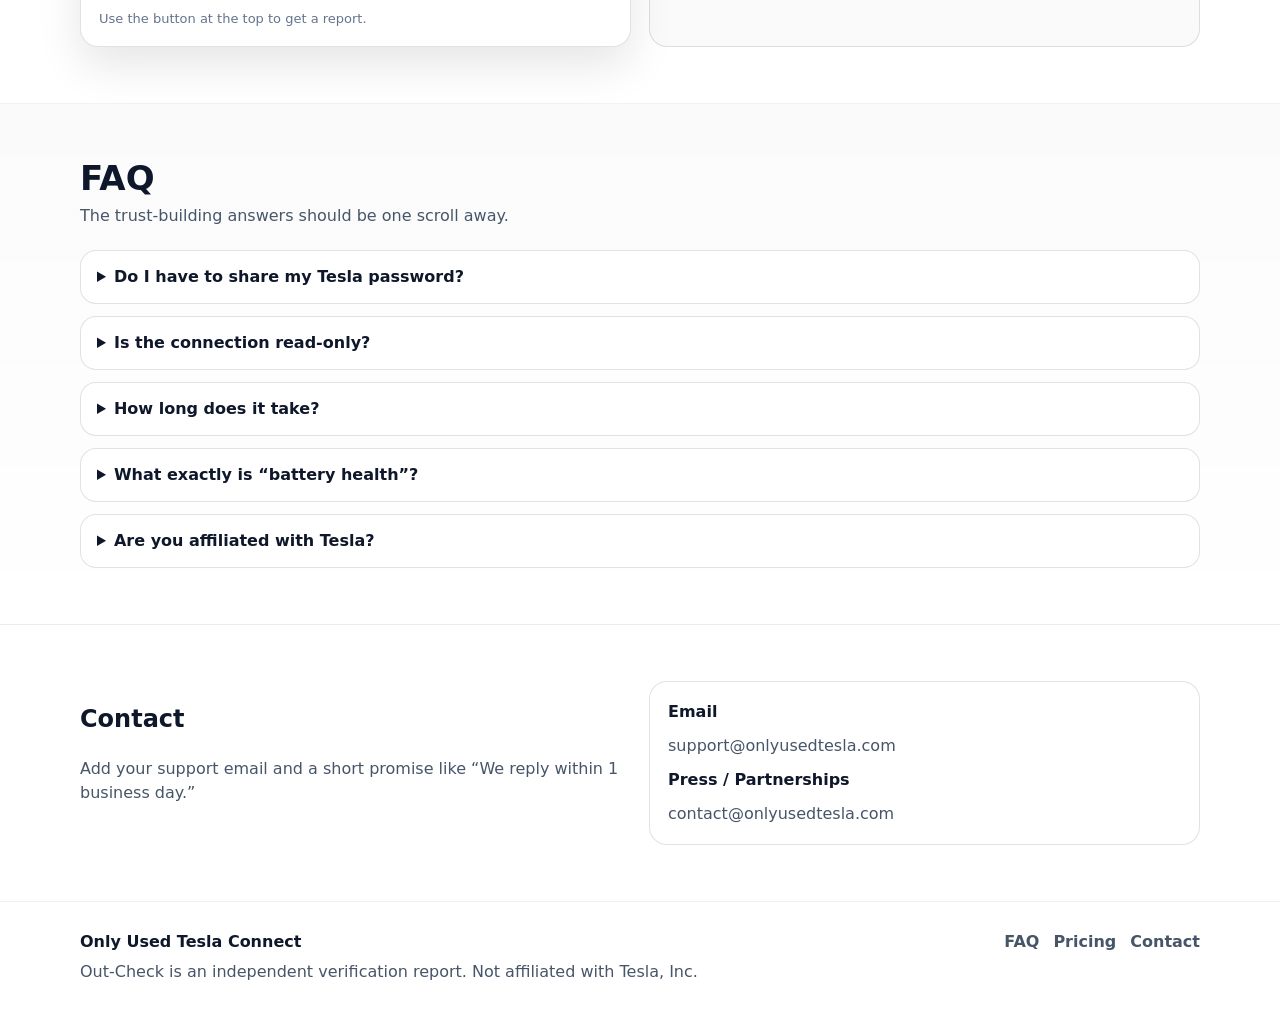
==== commit bf4ba446: "Add files via upload" ====
--- a/index.html
+++ b/index.html
@@ -50,10 +50,24 @@
       <div class="container hero-simple">
         <h1>Out Check Report.</h1>
 
-        <!-- TODO: Replace href with your real start route (e.g. /start or /connect) -->
-        <a class="btn btn-primary" href="/start">Get OUT-CHECK report</a>
-      </div>
-    </section>
+        <a class="btn btn-primary btn-big"
+           href="/connect-progress.html/"
+           data-modal-src="/connect-progress.html/"
+           data-modal-title="Get OUT-CHECK report">Get OUT-CHECK report</a>
+      </div>
+    </section>
+
+    <hr class="divider" aria-hidden="true" />
+
+    <section class="sample-cta" id="sample">
+      <div class="container sample-inner">
+        <a class="btn btn-primary btn-big"
+           href="/OUT-report/"
+           data-modal-src="/OUT-report/"
+           data-modal-title="View a sample report">View a sample report</a>
+      </div>
+    </section>
+
 
     <section id="how" class="section">
       <div class="container">
@@ -240,6 +254,30 @@
     </div>
   </footer>
 
+
+  <!-- Lightbox modal (used for Connect + Sample Report) -->
+  <div class="modal" id="lightbox" aria-hidden="true">
+    <div class="modal-backdrop" data-close-modal></div>
+
+    <div class="modal-dialog" role="dialog" aria-modal="true" aria-labelledby="modal-title">
+      <div class="modal-header">
+        <div class="modal-title" id="modal-title"></div>
+        <button class="modal-close" type="button" data-close-modal aria-label="Close">✕</button>
+      </div>
+
+      <div class="modal-body">
+        <iframe
+          id="modal-iframe"
+          title=""
+          src="about:blank"
+          loading="lazy"
+          allow="clipboard-read; clipboard-write; fullscreen"
+        ></iframe>
+      </div>
+    </div>
+  </div>
+
+
   <script src="./assets/app.js"></script>
 </body>
 </html>
--- a/assets/styles.css
+++ b/assets/styles.css
@@ -136,12 +136,14 @@
 }
 .btn-small{ padding: 10px 14px; font-size: 14px; }
 .btn-block{ width: 100%; border-radius: 14px; }
+.btn-big{ padding: 18px 24px; font-size: 16px; }
+
 .btn-primary{
-  background: #0b1220;
+  background: #000;
   color: #fff;
   border: none;
 }
-.btn-primary:hover{ text-decoration: none; background: #111827; }
+.btn-primary:hover{ text-decoration: none; background: #111; }
 .btn-secondary{
   background: #fff;
 }
@@ -503,6 +505,80 @@
   gap: 14px;
   color: var(--muted);
   font-weight: 700;
+}
+
+
+/* Simple divider + sample CTA */
+.divider{
+  border: 0;
+  border-top: 1px solid var(--soft);
+  margin: 0;
+}
+.sample-cta{
+  padding: 26px 0 10px;
+}
+.sample-inner{
+  display: flex;
+  justify-content: center;
+}
+
+/* Lightbox modal */
+body.is-modal-open{ overflow: hidden; }
+
+.modal{
+  position: fixed;
+  inset: 0;
+  display: none;
+  z-index: 1000;
+}
+.modal.is-open{ display: block; }
+.modal-backdrop{
+  position: absolute;
+  inset: 0;
+  background: rgba(2, 6, 23, 0.62);
+}
+.modal-dialog{
+  position: relative;
+  margin: 5vh auto;
+  width: min(980px, calc(100% - 24px));
+  height: 90vh;
+  background: #fff;
+  border-radius: 18px;
+  box-shadow: var(--shadow);
+  overflow: hidden;
+  display: flex;
+  flex-direction: column;
+}
+.modal-header{
+  display: flex;
+  align-items: center;
+  justify-content: space-between;
+  gap: 12px;
+  padding: 12px 14px;
+  border-bottom: 1px solid var(--soft);
+}
+.modal-title{
+  font-weight: 800;
+  color: #0f172a;
+  font-size: 14px;
+}
+.modal-close{
+  border: 1px solid var(--border);
+  background: #fff;
+  border-radius: 12px;
+  padding: 8px 10px;
+  cursor: pointer;
+  font-weight: 900;
+}
+.modal-close:hover{ background: rgba(15, 23, 42, 0.03); }
+.modal-body{
+  flex: 1;
+}
+.modal-body iframe{
+  width: 100%;
+  height: 100%;
+  border: 0;
+  display: block;
 }
 
 /* Responsive */
@@ -516,6 +592,8 @@
   .bottom-cta-inner{ flex-direction: column; align-items: flex-start; }
   .nav-links{ display: none; }
   .nav-toggle{ display: inline-flex; }
+  .modal-dialog{ margin: 0; width: 100%; height: 100%; border-radius: 0; }
+
   .nav.is-open .nav-links{
     display: flex;
     position: absolute;
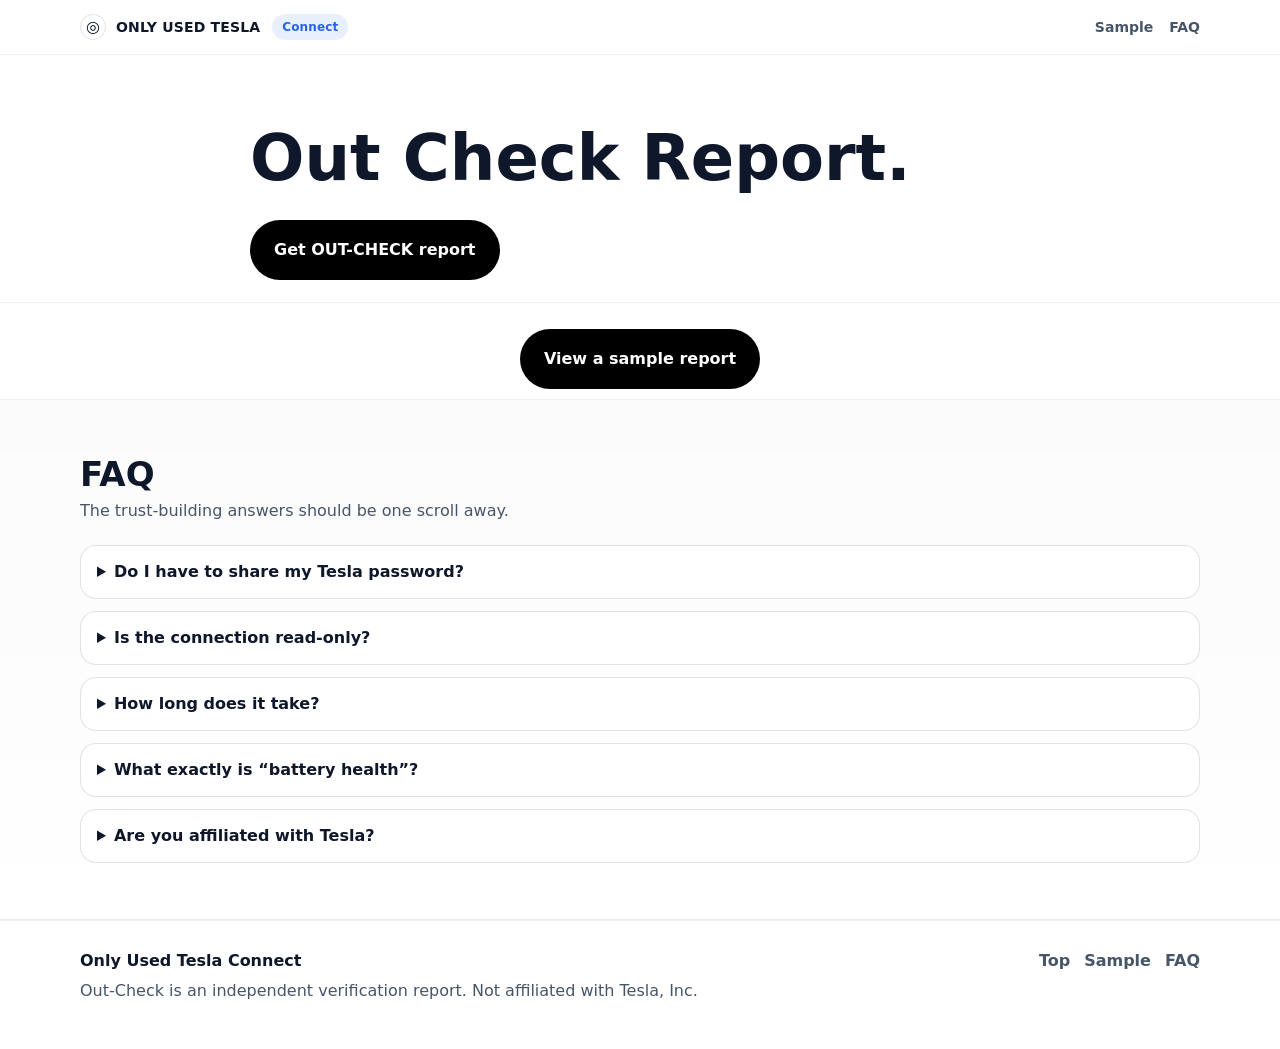
==== commit 3bbb96a9: "Add files via upload" ====
--- a/index.html
+++ b/index.html
@@ -33,12 +33,10 @@
         </button>
 
         <div id="nav-links" class="nav-links">
-          <a href="#how">How it works</a>
-          <a href="#included">What’s included</a>
-          <a href="#pricing">Pricing</a>
+          <a href="#sample">Sample</a>
           <a href="#faq">FAQ</a>
-          <a href="#contact">Contact</a>
         </div>
+
 
         <!-- Single CTA lives in the hero (keep header clean) -->
       </nav>
@@ -68,118 +66,6 @@
       </div>
     </section>
 
-
-    <section id="how" class="section">
-      <div class="container">
-        <div class="section-head">
-          <h2>How it works</h2>
-          <p class="muted">Three simple steps. No apps, no screenshots, no back-and-forth.</p>
-        </div>
-
-        <div class="steps">
-          <div class="step">
-            <div class="step-num">1</div>
-            <h3>Connect securely</h3>
-            <p>Use Tesla’s sign-in flow. You never share your password with us.</p>
-          </div>
-          <div class="step">
-            <div class="step-num">2</div>
-            <h3>Generate the report</h3>
-            <p>We pull key vehicle data and compile it into a clean, shareable report.</p>
-          </div>
-          <div class="step">
-            <div class="step-num">3</div>
-            <h3>Share the link</h3>
-            <p>Send one link instead of 30 messages. Buyers can self-verify instantly.</p>
-          </div>
-        </div>
-      </div>
-    </section>
-
-    <section id="included" class="section alt">
-      <div class="container">
-        <div class="section-head">
-          <h2>Every out check report contains</h2>
-        </div>
-
-        <div class="grid">
-          <div class="feature">
-            <h3>Vehicle identity</h3>
-            <p>Model, trim, year, configuration, and key specs.</p>
-          </div>
-          <div class="feature">
-            <h3>Options & features</h3>
-            <p>Installed options so buyers know exactly what the car has.</p>
-          </div>
-          <div class="feature">
-            <h3>Battery estimate</h3>
-            <p>An estimate based on available vehicle data (with clear methodology notes).</p>
-          </div>
-          <div class="feature">
-            <h3>Warranty snapshot</h3>
-            <p>Warranty status information (when available) and report timestamp.</p>
-          </div>
-          <div class="feature">
-            <h3>Software</h3>
-            <p>Firmware version and relevant software details visible in the account.</p>
-          </div>
-          <div class="feature">
-            <h3>Charging & usage</h3>
-            <p>Helpful charging/usage stats where available—presented simply.</p>
-          </div>
-        </div>
-
-        <!-- Optional: add a sample report image here later (no extra CTAs) -->
-      </div>
-    </section>
-
-    <section id="pricing" class="section">
-      <div class="container">
-        <div class="section-head">
-          <h2>Pricing</h2>
-          <p class="muted">Keep it simple. One report, one price.</p>
-        </div>
-
-        <div class="pricing">
-          <div class="price-card">
-            <div class="price-top">
-              <h3>Out-Check Report</h3>
-              <p class="muted">For private sellers & buyers</p>
-            </div>
-
-            <!-- TODO: Replace with your actual price and billing copy -->
-            <div class="price">
-              <span class="amount">$XX</span>
-              <span class="per">per report</span>
-            </div>
-
-            <ul class="price-list">
-              <li>Secure connection (no password sharing)</li>
-              <li>Instant report generation</li>
-              <li>Shareable verification link</li>
-            </ul>
-
-            <p class="card-note">Use the button at the top to get a report.</p>
-          </div>
-
-          <div class="price-faq">
-            <h3>What buyers ask most</h3>
-            <p class="muted">
-              Your homepage should explicitly promise to answer these:
-            </p>
-            <ul class="bullets">
-              <li>“What options does it have?”</li>
-              <li>“Any battery degradation?”</li>
-              <li>“What’s the warranty situation?”</li>
-              <li>“Can you prove it’s accurate?”</li>
-            </ul>
-            <p class="muted">
-              The more you answer up front, the fewer tire-kickers you’ll get.
-            </p>
-          </div>
-        </div>
-      </div>
-    </section>
 
     <section id="faq" class="section alt">
       <div class="container">
@@ -217,24 +103,6 @@
       </div>
     </section>
 
-    <section id="contact" class="section">
-      <div class="container contact">
-        <div>
-          <h2>Contact</h2>
-          <p class="muted">
-            Add your support email and a short promise like “We reply within 1 business day.”
-          </p>
-        </div>
-
-        <div class="contact-card">
-          <p><strong>Email</strong></p>
-          <p class="muted">support@onlyusedtesla.com</p>
-          <p><strong>Press / Partnerships</strong></p>
-          <p class="muted">contact@onlyusedtesla.com</p>
-        </div>
-      </div>
-    </section>
-
     <!-- Bottom CTA removed (single CTA lives in the hero) -->
   </main>
 
@@ -247,10 +115,11 @@
         </p>
       </div>
       <div class="footer-right">
+        <a href="#start">Top</a>
+        <a href="#sample">Sample</a>
         <a href="#faq">FAQ</a>
-        <a href="#pricing">Pricing</a>
-        <a href="#contact">Contact</a>
       </div>
+
     </div>
   </footer>
 
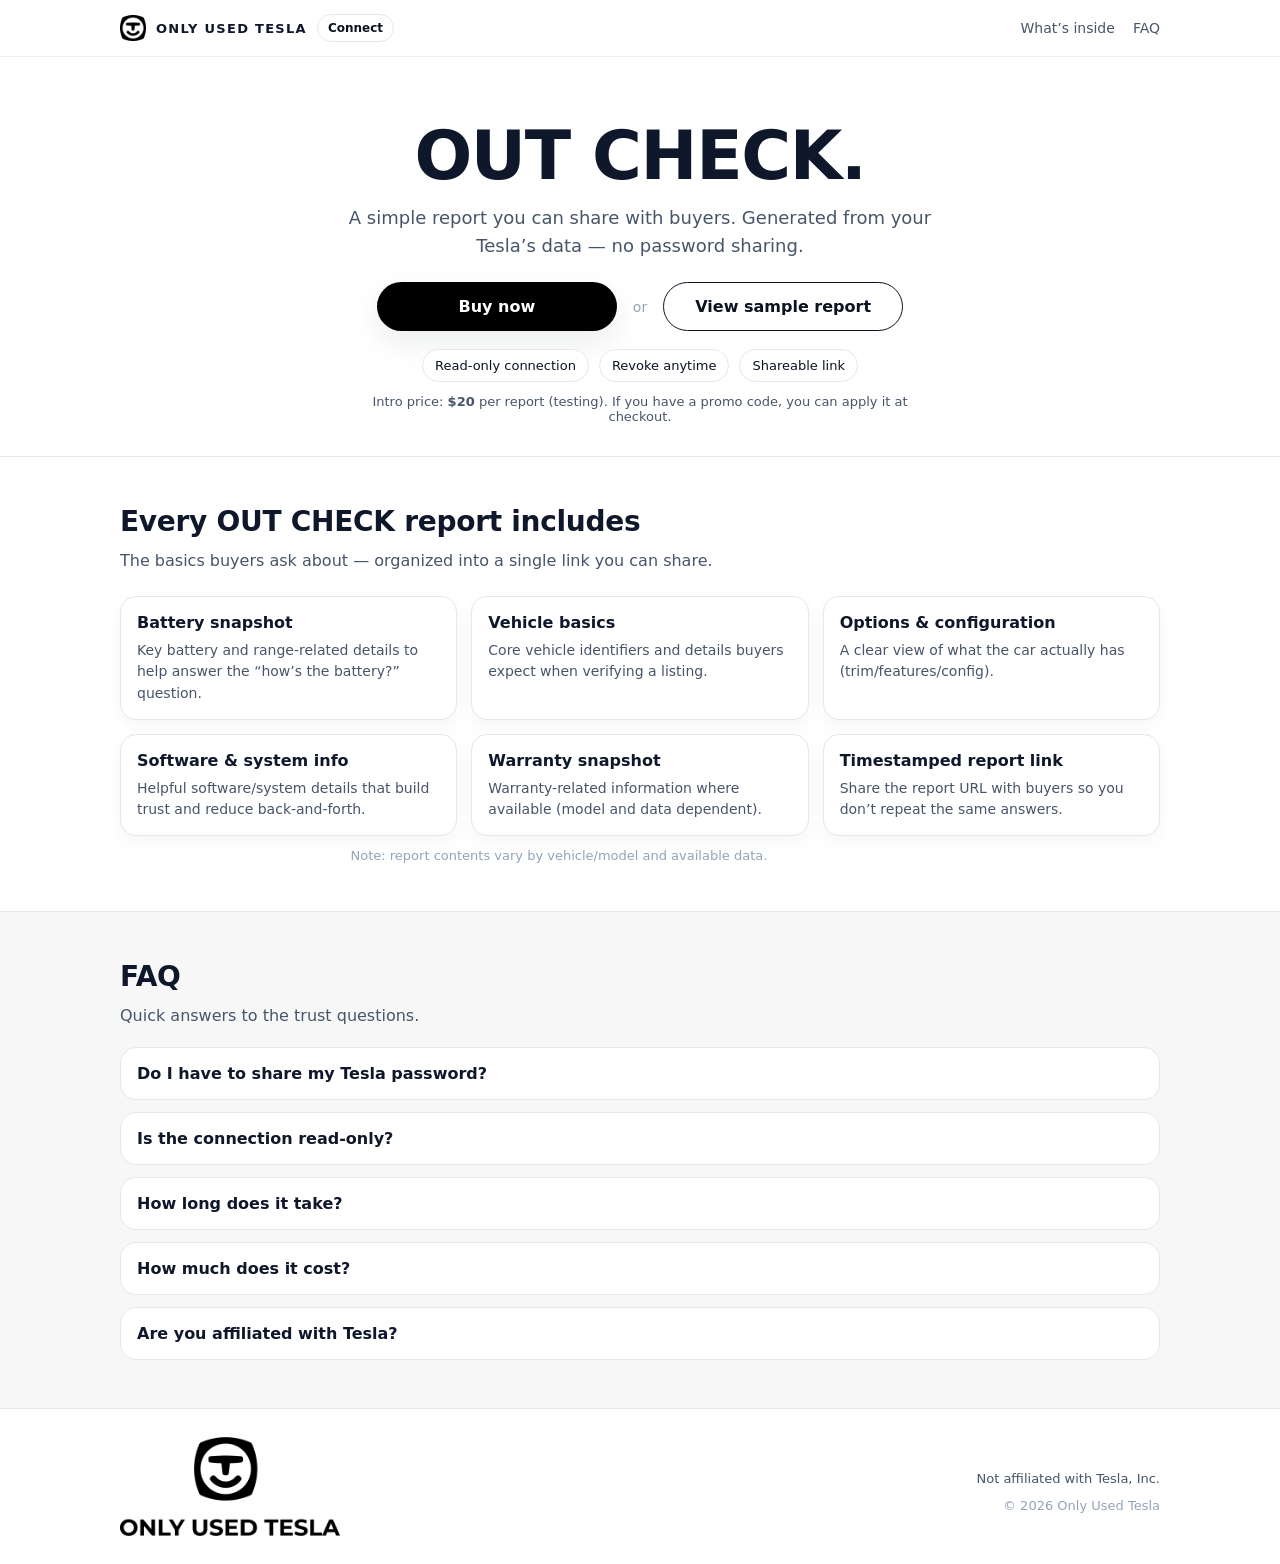
==== commit 3e5e7bb0: "Add files via upload" ====
--- a/index.html
+++ b/index.html
@@ -2,151 +2,186 @@
 <html lang="en">
 <head>
   <meta charset="utf-8" />
-  <meta name="viewport" content="width=device-width, initial-scale=1" />
-  <title>Out Check Report | Only Used Tesla Connect</title>
-  <meta name="description" content="Get an Out-Check report from your Tesla vehicle data and share it with buyers." />
+  <meta name="viewport" content="width=device-width,initial-scale=1" />
+  <title>OUT CHECK — Tesla report for private sales</title>
+  <meta name="description" content="OUT CHECK is a shareable Tesla report you can generate from your vehicle data for private buyers." />
 
-  <!-- Open Graph -->
-  <meta property="og:title" content="Out Check Report" />
-  <meta property="og:description" content="Get an Out-Check report and share the link with buyers." />
-  <meta property="og:type" content="website" />
-
-  <link rel="preconnect" href="https://fonts.gstatic.com" crossorigin />
-  <link rel="stylesheet" href="./assets/styles.css" />
+  <link rel="icon" href="assets/icon.png" />
+  <link rel="stylesheet" href="assets/styles.css" />
 </head>
-
 <body>
-  <a class="skip-link" href="#main">Skip to content</a>
-
   <header class="site-header">
     <div class="container header-inner">
-      <a class="brand" href="#" aria-label="Only Used Tesla Connect home">
-        <span class="brand-mark" aria-hidden="true">◎</span>
-        <span class="brand-text">ONLY USED TESLA</span>
-        <span class="brand-pill">Connect</span>
+      <a class="brand" href="#top" aria-label="Only Used Tesla">
+        <img class="brand-icon" src="assets/icon.png" alt="" />
+        <span class="brand-name">ONLY USED TESLA</span>
+        <span class="brand-badge">Connect</span>
       </a>
 
-      <nav class="nav" aria-label="Primary navigation">
-        <button class="nav-toggle" type="button" aria-expanded="false" aria-controls="nav-links">
-          <span class="sr-only">Toggle navigation</span>
-          <span aria-hidden="true">☰</span>
-        </button>
-
-        <div id="nav-links" class="nav-links">
-          <a href="#sample">Sample</a>
-          <a href="#faq">FAQ</a>
-        </div>
-
-
-        <!-- Single CTA lives in the hero (keep header clean) -->
+      <nav class="nav">
+        <a class="nav-link" href="#included">What’s inside</a>
+        <a class="nav-link" href="#faq">FAQ</a>
       </nav>
     </div>
   </header>
 
-  <main id="main">
-    <section class="hero" id="start">
-      <div class="container hero-simple">
-        <h1>Out Check Report.</h1>
+  <main id="top">
+    <section class="hero">
+      <div class="container hero-inner">
+        <div class="hero-copy">
+          <h1 class="hero-title">OUT CHECK.</h1>
+          <p class="hero-subtitle">
+            A simple report you can share with buyers. Generated from your Tesla’s data — no password sharing.
+          </p>
 
-        <a class="btn btn-primary btn-big"
-           href="/connect-progress.html/"
-           data-modal-src="/connect-progress.html/"
-           data-modal-title="Get OUT-CHECK report">Get OUT-CHECK report</a>
+          <div class="cta-row" role="group" aria-label="Primary actions">
+            <a class="btn btn-primary btn-lg"
+               href="/connect-progress.html/"
+               data-modal-src="/connect-progress.html/">
+              Buy now
+            </a>
+
+            <span class="cta-or" aria-hidden="true">or</span>
+
+            <a class="btn btn-secondary btn-lg"
+               href="/OUT-report/"
+               data-modal-src="/OUT-report/">
+              View sample report
+            </a>
+          </div>
+
+          <div class="hero-meta">
+            <div class="pill-row" aria-label="Key benefits">
+              <span class="pill">Read-only connection</span>
+              <span class="pill">Revoke anytime</span>
+              <span class="pill">Shareable link</span>
+            </div>
+
+            <p class="fineprint">
+              Intro price: <strong>$20</strong> per report (testing). If you have a promo code, you can apply it at checkout.
+            </p>
+          </div>
+        </div>
       </div>
     </section>
 
-    <hr class="divider" aria-hidden="true" />
+    <section id="included" class="section">
+      <div class="container">
+        <h2 class="section-title">Every OUT CHECK report includes</h2>
+        <p class="section-subtitle">
+          The basics buyers ask about — organized into a single link you can share.
+        </p>
 
-    <section class="sample-cta" id="sample">
-      <div class="container sample-inner">
-        <a class="btn btn-primary btn-big"
-           href="/OUT-report/"
-           data-modal-src="/OUT-report/"
-           data-modal-title="View a sample report">View a sample report</a>
+        <div class="feature-grid">
+          <div class="card">
+            <h3 class="card-title">Battery snapshot</h3>
+            <p class="card-text">Key battery and range-related details to help answer the “how’s the battery?” question.</p>
+          </div>
+
+          <div class="card">
+            <h3 class="card-title">Vehicle basics</h3>
+            <p class="card-text">Core vehicle identifiers and details buyers expect when verifying a listing.</p>
+          </div>
+
+          <div class="card">
+            <h3 class="card-title">Options & configuration</h3>
+            <p class="card-text">A clear view of what the car actually has (trim/features/config).</p>
+          </div>
+
+          <div class="card">
+            <h3 class="card-title">Software & system info</h3>
+            <p class="card-text">Helpful software/system details that build trust and reduce back-and-forth.</p>
+          </div>
+
+          <div class="card">
+            <h3 class="card-title">Warranty snapshot</h3>
+            <p class="card-text">Warranty-related information where available (model and data dependent).</p>
+          </div>
+
+          <div class="card">
+            <h3 class="card-title">Timestamped report link</h3>
+            <p class="card-text">Share the report URL with buyers so you don’t repeat the same answers.</p>
+          </div>
+        </div>
+
+        <p class="fineprint subtle">
+          Note: report contents vary by vehicle/model and available data.
+        </p>
       </div>
     </section>
 
-
-    <section id="faq" class="section alt">
+    <section id="faq" class="section section-muted">
       <div class="container">
-        <div class="section-head">
-          <h2>FAQ</h2>
-          <p class="muted">The trust-building answers should be one scroll away.</p>
-        </div>
+        <h2 class="section-title">FAQ</h2>
+        <p class="section-subtitle">
+          Quick answers to the trust questions.
+        </p>
 
         <div class="faq">
-          <details>
+          <details class="faq-item">
             <summary>Do I have to share my Tesla password?</summary>
-            <p>No. Sellers connect via Tesla’s sign-in flow (OAuth). You should also explain exactly what permissions you request and how users can revoke access.</p>
+            <div class="faq-body">
+              <p>No. OUT CHECK is designed so you don’t hand over your Tesla account password to a buyer.</p>
+            </div>
           </details>
 
-          <details>
+          <details class="faq-item">
             <summary>Is the connection read-only?</summary>
-            <p>It should be. If you request any non-read scope, explain why—in plain English—and offer an alternative if possible.</p>
+            <div class="faq-body">
+              <p>Yes — the goal is verification/reporting, not controlling the vehicle.</p>
+            </div>
           </details>
 
-          <details>
+          <details class="faq-item">
             <summary>How long does it take?</summary>
-            <p>Most users should finish in about 2 minutes: connect → select vehicle → generate report.</p>
+            <div class="faq-body">
+              <p>Usually about a minute or two. You connect, then we generate a shareable report link.</p>
+            </div>
           </details>
 
-          <details>
-            <summary>What exactly is “battery health”?</summary>
-            <p>Be precise. If you provide an estimate (not a service-mode measurement), say so and explain the method. Avoid vague claims.</p>
+          <details class="faq-item">
+            <summary>How much does it cost?</summary>
+            <div class="faq-body">
+              <p>We’re currently testing pricing. Intro price is <strong>$20</strong> per report.</p>
+            </div>
           </details>
 
-          <details>
+          <details class="faq-item">
             <summary>Are you affiliated with Tesla?</summary>
-            <p>No. Add a clear, consistent disclaimer in the footer and on your connect screen.</p>
+            <div class="faq-body">
+              <p>No. OUT CHECK / Only Used Tesla is not affiliated with Tesla, Inc.</p>
+            </div>
           </details>
         </div>
       </div>
     </section>
 
-    <!-- Bottom CTA removed (single CTA lives in the hero) -->
+    <footer class="footer">
+      <div class="container footer-inner">
+        <div class="footer-left">
+          <img class="footer-logo" src="assets/logo-wordmark.png" alt="Only Used Tesla" />
+        </div>
+        <div class="footer-right">
+          <p class="fineprint">
+            Not affiliated with Tesla, Inc.
+          </p>
+          <p class="fineprint subtle">
+            © <span id="year"></span> Only Used Tesla
+          </p>
+        </div>
+      </div>
+    </footer>
   </main>
 
-  <footer class="site-footer">
-    <div class="container footer-inner">
-      <div class="footer-left">
-        <p><strong>Only Used Tesla Connect</strong></p>
-        <p class="muted">
-          Out-Check is an independent verification report. Not affiliated with Tesla, Inc.
-        </p>
-      </div>
-      <div class="footer-right">
-        <a href="#start">Top</a>
-        <a href="#sample">Sample</a>
-        <a href="#faq">FAQ</a>
-      </div>
-
-    </div>
-  </footer>
-
-
-  <!-- Lightbox modal (used for Connect + Sample Report) -->
-  <div class="modal" id="lightbox" aria-hidden="true">
-    <div class="modal-backdrop" data-close-modal></div>
-
-    <div class="modal-dialog" role="dialog" aria-modal="true" aria-labelledby="modal-title">
-      <div class="modal-header">
-        <div class="modal-title" id="modal-title"></div>
-        <button class="modal-close" type="button" data-close-modal aria-label="Close">✕</button>
-      </div>
-
-      <div class="modal-body">
-        <iframe
-          id="modal-iframe"
-          title=""
-          src="about:blank"
-          loading="lazy"
-          allow="clipboard-read; clipboard-write; fullscreen"
-        ></iframe>
-      </div>
+  <!-- Modal / Lightbox -->
+  <div class="modal" id="modal" aria-hidden="true" role="dialog" aria-label="Dialog">
+    <div class="modal-backdrop" data-modal-close></div>
+    <div class="modal-panel" role="document">
+      <button class="modal-close" type="button" aria-label="Close" data-modal-close>×</button>
+      <iframe class="modal-iframe" title="Embedded content" src="about:blank"></iframe>
     </div>
   </div>
 
-
-  <script src="./assets/app.js"></script>
+  <script src="assets/app.js"></script>
 </body>
 </html>
--- a/assets/styles.css
+++ b/assets/styles.css
@@ -1,611 +1,358 @@
-/* Out-Check landing page (no framework) */
 :root{
   --bg: #ffffff;
+  --bg-muted: #f7f7f8;
   --text: #0f172a;
   --muted: #475569;
-  --border: rgba(15, 23, 42, 0.12);
-  --soft: rgba(15, 23, 42, 0.06);
-
-  --accent: #2563eb;
-  --accent2: #7c3aed;
-
-  --radius: 18px;
-  --shadow: 0 18px 45px rgba(2, 6, 23, 0.10);
+  --border: #e5e7eb;
+  --shadow: 0 12px 30px rgba(15, 23, 42, 0.08);
+  --radius: 16px;
 }
 
 *{ box-sizing: border-box; }
-html, body{ height: 100%; }
+html,body{ height: 100%; }
 body{
   margin: 0;
   font-family: ui-sans-serif, system-ui, -apple-system, Segoe UI, Roboto, Helvetica, Arial, "Apple Color Emoji","Segoe UI Emoji";
   color: var(--text);
   background: var(--bg);
-  line-height: 1.5;
+  -webkit-font-smoothing: antialiased;
+  text-rendering: optimizeLegibility;
 }
 
 a{ color: inherit; text-decoration: none; }
-a:hover{ text-decoration: underline; }
+a:hover{ text-decoration: none; }
 
 .container{
-  width: min(1120px, calc(100% - 48px));
+  width: min(1040px, calc(100% - 48px));
   margin: 0 auto;
 }
 
-.sr-only{
-  position: absolute !important;
-  width: 1px !important;
-  height: 1px !important;
-  padding: 0 !important;
-  margin: -1px !important;
-  overflow: hidden !important;
-  clip: rect(0,0,0,0) !important;
-  white-space: nowrap !important;
-  border: 0 !important;
-}
-
-.skip-link{
-  position: absolute;
-  top: 10px;
-  left: 10px;
-  background: #000;
-  color: #fff;
-  padding: 10px 12px;
-  border-radius: 10px;
-  transform: translateY(-200%);
-}
-.skip-link:focus{ transform: translateY(0); }
-
+/* Header */
 .site-header{
   position: sticky;
   top: 0;
-  background: rgba(255,255,255,0.82);
-  backdrop-filter: blur(10px);
-  border-bottom: 1px solid var(--soft);
   z-index: 50;
+  background: rgba(255,255,255,0.85);
+  backdrop-filter: blur(12px);
+  border-bottom: 1px solid rgba(229,231,235,0.7);
 }
 .header-inner{
-  display: flex;
-  align-items: center;
-  justify-content: space-between;
+  display:flex;
+  align-items:center;
+  justify-content:space-between;
   padding: 14px 0;
-  gap: 18px;
-}
-
+  gap: 16px;
+}
 .brand{
-  display: inline-flex;
-  align-items: center;
+  display:flex;
+  align-items:center;
   gap: 10px;
-  font-weight: 700;
-  letter-spacing: 0.01em;
-}
-.brand-mark{
-  display: inline-flex;
+  font-weight: 800;
+  letter-spacing: 0.08em;
+  text-transform: uppercase;
+  white-space: nowrap;
+}
+.brand-icon{
   width: 26px;
   height: 26px;
-  align-items: center;
-  justify-content: center;
-  border: 1px solid var(--border);
-  border-radius: 50%;
-}
-.brand-text{
-  font-size: 14px;
-}
-.brand-pill{
-  margin-left: 2px;
-  padding: 4px 10px;
-  border-radius: 999px;
-  background: rgba(37, 99, 235, 0.10);
-  color: var(--accent);
+  border-radius: 8px;
+}
+.brand-name{
+  font-size: 13px;
+}
+.brand-badge{
   font-size: 12px;
-  font-weight: 700;
-}
-
-.nav{
-  display: flex;
-  align-items: center;
-  gap: 18px;
-}
-.nav-links{
-  display: flex;
-  align-items: center;
-  gap: 16px;
-  color: var(--muted);
-  font-weight: 600;
-  font-size: 14px;
-}
-.nav-toggle{
-  display: none;
-  border: 1px solid var(--border);
-  background: #fff;
-  border-radius: 10px;
-  padding: 8px 10px;
-  cursor: pointer;
-}
-
-.btn{
-  display: inline-flex;
-  align-items: center;
-  justify-content: center;
-  gap: 8px;
-  padding: 14px 18px;
+  letter-spacing: normal;
+  text-transform: none;
+  padding: 6px 10px;
   border-radius: 999px;
   border: 1px solid var(--border);
+  color: #0b1220;
+  background: #fff;
+}
+
+.nav{
+  display:flex;
+  align-items:center;
+  gap: 18px;
+}
+.nav-link{
+  font-size: 14px;
+  color: var(--muted);
+}
+.nav-link:hover{
+  color: #0b1220;
+}
+
+/* Hero */
+.hero{
+  padding: 64px 0 32px;
+}
+.hero-inner{
+  display:flex;
+  justify-content:center;
+}
+.hero-copy{
+  text-align:center;
+  width: min(760px, 100%);
+}
+.hero-title{
+  margin: 0;
+  font-size: clamp(44px, 6vw, 68px);
+  line-height: 1.02;
+  letter-spacing: -0.02em;
+}
+.hero-subtitle{
+  margin: 14px auto 0;
+  color: var(--muted);
+  font-size: 18px;
+  line-height: 1.55;
+  max-width: 56ch;
+}
+
+.cta-row{
+  margin-top: 22px;
+  display:flex;
+  align-items:center;
+  justify-content:center;
+  gap: 16px;
+  flex-wrap: wrap;
+}
+
+.cta-or{
+  color: #94a3b8;
+  font-size: 14px;
+}
+
+.btn{
+  display:inline-flex;
+  align-items:center;
+  justify-content:center;
+  border-radius: 999px;
+  border: 1px solid transparent;
+  padding: 12px 18px;
   font-weight: 700;
   cursor: pointer;
-  box-shadow: none;
-}
-.btn-small{ padding: 10px 14px; font-size: 14px; }
-.btn-block{ width: 100%; border-radius: 14px; }
-.btn-big{ padding: 18px 24px; font-size: 16px; }
+  transition: transform .08s ease, box-shadow .15s ease, background .15s ease, border-color .15s ease;
+  user-select:none;
+  text-align:center;
+  min-width: 220px;
+}
+.btn:active{
+  transform: translateY(1px);
+}
+
+.btn-lg{
+  padding: 14px 22px;
+  min-width: 240px;
+}
 
 .btn-primary{
   background: #000;
   color: #fff;
-  border: none;
-}
-.btn-primary:hover{ text-decoration: none; background: #111; }
+  box-shadow: var(--shadow);
+}
+.btn-primary:hover{
+  box-shadow: 0 16px 40px rgba(0,0,0,0.18);
+}
+
 .btn-secondary{
   background: #fff;
-}
-.btn-secondary:hover{ text-decoration: none; background: rgba(15, 23, 42, 0.03); }
-
-.hero{
-  padding: 54px 0 22px;
-}
-
-.hero-simple{
-  display: flex;
-  flex-direction: column;
-  align-items: flex-start;
-  gap: 18px;
-  max-width: 780px;
-}
-
-.hero-simple{
-  display: flex;
-  flex-direction: column;
-  align-items: flex-start;
-  gap: 16px;
-}
-.hero-grid{
-  display: grid;
-  grid-template-columns: 1.1fr 0.9fr;
-  gap: 42px;
-  align-items: center;
+  color: #0b1220;
+  border-color: #0b1220;
+}
+.btn-secondary:hover{
+  background: #f3f4f6;
+}
+
+.hero-meta{
+  margin-top: 18px;
+}
+
+.pill-row{
+  display:flex;
+  justify-content:center;
+  gap: 10px;
+  flex-wrap: wrap;
 }
 .pill{
-  display: inline-flex;
-  align-items: center;
-  gap: 10px;
+  display:inline-flex;
+  align-items:center;
+  gap: 8px;
   padding: 8px 12px;
+  border: 1px solid var(--border);
   border-radius: 999px;
-  border: 1px solid var(--border);
+  color: #0b1220;
   background: #fff;
-  font-weight: 800;
-  font-size: 12px;
-  letter-spacing: 0.06em;
-  text-transform: uppercase;
-  color: #334155;
-}
-.pill .dot{
-  width: 9px;
-  height: 9px;
-  border-radius: 50%;
-  background: #22c55e;
-  box-shadow: 0 0 0 4px rgba(34, 197, 94, 0.15);
-}
-
-.hero h1{
-  font-size: clamp(40px, 5vw, 64px);
-  line-height: 1.04;
-  margin: 16px 0 12px;
-}
-.gradient{
-  background: linear-gradient(90deg, var(--accent), var(--accent2));
-  -webkit-background-clip: text;
-  background-clip: text;
-  color: transparent;
-}
-.lead{
-  font-size: 18px;
-  color: var(--muted);
-  max-width: 52ch;
-}
-.cta-row{
-  display: flex;
+  font-size: 13px;
+}
+
+.fineprint{
+  margin: 12px auto 0;
+  font-size: 13px;
+  color: var(--muted);
+  max-width: 70ch;
+}
+.subtle{
+  color: #94a3b8;
+}
+
+/* Sections */
+.section{
+  padding: 48px 0;
+  border-top: 1px solid var(--border);
+}
+.section-muted{
+  background: var(--bg-muted);
+}
+.section-title{
+  margin: 0;
+  font-size: 28px;
+  letter-spacing: -0.01em;
+}
+.section-subtitle{
+  margin: 10px 0 0;
+  color: var(--muted);
+  line-height: 1.6;
+}
+
+.feature-grid{
+  margin-top: 22px;
+  display:grid;
+  grid-template-columns: repeat(3, 1fr);
   gap: 14px;
-  margin-top: 18px;
-  flex-wrap: wrap;
-}
-.trust-chips{
-  display: flex;
-  gap: 10px;
-  margin-top: 18px;
-  flex-wrap: wrap;
-}
-.chip{
-  padding: 9px 12px;
-  border-radius: 999px;
-  border: 1px solid var(--soft);
-  background: rgba(15, 23, 42, 0.02);
-  color: #334155;
-  font-weight: 700;
-  font-size: 13px;
-}
-.micro{
-  margin-top: 14px;
-  color: var(--muted);
-  font-size: 14px;
-}
-
-.hero-card{
+}
+.card{
+  background: #fff;
   border: 1px solid var(--border);
   border-radius: var(--radius);
-  background: #fff;
-  box-shadow: var(--shadow);
-  padding: 18px;
-}
-.tabs{
-  display: grid;
-  grid-template-columns: 1fr 1fr;
-  border: 1px solid var(--soft);
-  background: rgba(15, 23, 42, 0.02);
-  border-radius: 14px;
-  padding: 6px;
-  gap: 6px;
-}
-.tab{
-  border: none;
-  background: transparent;
-  padding: 10px 12px;
-  border-radius: 10px;
-  font-weight: 800;
-  color: #64748b;
-  cursor: pointer;
-}
-.tab.is-active{
-  background: #fff;
-  color: #0f172a;
-  box-shadow: 0 10px 22px rgba(2,6,23,0.08);
-  border: 1px solid rgba(15, 23, 42, 0.07);
-}
-.tab-panel{
-  display: none;
-  padding: 18px 10px 6px;
-}
-.tab-panel.is-active{ display: block; }
-.icon-badge{
-  width: 44px;
-  height: 44px;
-  border-radius: 14px;
-  background: rgba(37, 99, 235, 0.10);
-  color: var(--accent);
-  display: inline-flex;
-  align-items: center;
-  justify-content: center;
-  font-weight: 900;
-  margin-top: 10px;
+  padding: 16px 16px 14px;
+  box-shadow: 0 6px 18px rgba(15, 23, 42, 0.04);
 }
 .card-title{
-  margin: 14px 0 4px;
-  font-size: 28px;
-  line-height: 1.1;
-}
-.card-subtitle{
   margin: 0;
-  color: var(--muted);
-}
-.mini-steps{
-  margin: 14px 0 18px 18px;
-  color: #334155;
-  font-weight: 600;
-}
-.card-note{
-  margin: 10px 0 0;
-  color: #64748b;
-  font-size: 13px;
-}
-.buyer-form{
-  margin-top: 12px;
-  display: grid;
-  gap: 10px;
-}
-input[type="text"]{
-  width: 100%;
-  padding: 14px 14px;
-  border-radius: 14px;
-  border: 1px solid var(--border);
-  font-size: 15px;
-}
-
-.section{
-  padding: 56px 0;
-}
-.section.alt{
-  background: linear-gradient(180deg, rgba(15,23,42,0.02), rgba(15,23,42,0.00));
-  border-top: 1px solid var(--soft);
-  border-bottom: 1px solid var(--soft);
-}
-.section-head{
-  display: grid;
-  gap: 6px;
-  margin-bottom: 22px;
-}
-.section-head h2{
-  margin: 0;
-  font-size: 34px;
-  line-height: 1.1;
-}
-.muted{ color: var(--muted); margin: 0; }
-
-.steps{
-  display: grid;
-  grid-template-columns: repeat(3, 1fr);
-  gap: 16px;
-}
-.step{
+  font-size: 16px;
+}
+.card-text{
+  margin: 8px 0 0;
+  color: var(--muted);
+  font-size: 14px;
+  line-height: 1.55;
+}
+
+/* FAQ */
+.faq{
+  margin-top: 18px;
+  display:flex;
+  flex-direction: column;
+  gap: 12px;
+}
+.faq-item{
+  background:#fff;
   border: 1px solid var(--border);
   border-radius: var(--radius);
-  padding: 18px;
-  background: #fff;
-}
-.step-num{
-  width: 36px;
-  height: 36px;
-  border-radius: 12px;
-  display: inline-flex;
-  align-items: center;
-  justify-content: center;
-  background: rgba(124, 58, 237, 0.10);
-  color: var(--accent2);
-  font-weight: 900;
-}
-.step h3{ margin: 12px 0 6px; }
-.step p{ margin: 0; color: var(--muted); }
-
-.grid{
-  display: grid;
-  grid-template-columns: repeat(3, 1fr);
-  gap: 16px;
-}
-.feature{
-  border: 1px solid var(--border);
-  border-radius: var(--radius);
-  padding: 18px;
-  background: #fff;
-}
-.feature h3{ margin: 0 0 8px; }
-.feature p{ margin: 0; color: var(--muted); }
-
-.callout{
-  margin-top: 22px;
-  border: 1px solid var(--border);
-  border-radius: var(--radius);
-  padding: 18px;
-  background: #fff;
-  display: grid;
-  grid-template-columns: 1fr 1fr;
-  gap: 16px;
-  align-items: center;
-}
-.placeholder-image{
-  min-height: 180px;
-  border-radius: 16px;
-  border: 1px dashed rgba(15,23,42,0.26);
-  background: rgba(15,23,42,0.02);
-  display: flex;
-  align-items: center;
-  justify-content: center;
-  color: #64748b;
+  padding: 0;
+  overflow: hidden;
+}
+.faq-item summary{
+  cursor:pointer;
+  list-style:none;
+  padding: 16px 16px;
   font-weight: 700;
 }
-
-.pricing{
-  display: grid;
-  grid-template-columns: 1fr 1fr;
+.faq-item summary::-webkit-details-marker{ display:none; }
+.faq-body{
+  border-top: 1px solid var(--border);
+  padding: 14px 16px 16px;
+  color: var(--muted);
+  line-height: 1.6;
+}
+.faq-body p{ margin: 0; }
+
+/* Footer */
+.footer{
+  border-top: 1px solid var(--border);
+  padding: 28px 0;
+}
+.footer-inner{
+  display:flex;
+  align-items:center;
+  justify-content:space-between;
   gap: 18px;
 }
-.price-card{
-  border: 1px solid var(--border);
-  border-radius: var(--radius);
-  padding: 18px;
-  background: #fff;
-  box-shadow: var(--shadow);
-}
-.price-top h3{ margin: 0; font-size: 20px; }
-.price-top p{ margin-top: 6px; }
-.price{
-  display: flex;
-  align-items: baseline;
-  gap: 10px;
-  margin: 14px 0 10px;
-}
-.amount{
-  font-size: 46px;
-  font-weight: 900;
-  letter-spacing: -0.03em;
-}
-.per{
-  color: var(--muted);
-  font-weight: 700;
-}
-.price-list{
-  margin: 10px 0 18px 18px;
-  color: #334155;
-  font-weight: 600;
-}
-.price-faq{
-  border: 1px solid var(--border);
-  border-radius: var(--radius);
-  padding: 18px;
-  background: rgba(15, 23, 42, 0.02);
-}
-.bullets{ margin: 12px 0 0 18px; color: #334155; font-weight: 700; }
-
-.faq{
-  display: grid;
-  gap: 12px;
-}
-details{
-  border: 1px solid var(--border);
-  border-radius: 16px;
-  padding: 14px 16px;
-  background: #fff;
-}
-summary{
-  cursor: pointer;
-  font-weight: 800;
-}
-details p{ margin: 10px 0 0; color: var(--muted); }
-
-.contact{
-  display: grid;
-  grid-template-columns: 1fr 1fr;
-  gap: 18px;
-  align-items: start;
-}
-.contact-card{
-  border: 1px solid var(--border);
-  border-radius: var(--radius);
-  padding: 18px;
-  background: #fff;
-}
-.contact-card p{ margin: 0 0 10px; }
-.contact-card p:last-child{ margin-bottom: 0; }
-
-.bottom-cta{
-  padding: 34px 0 56px;
-}
-.bottom-cta-inner{
-  border: 1px solid var(--border);
-  border-radius: var(--radius);
-  padding: 18px;
-  background: linear-gradient(90deg, rgba(37,99,235,0.08), rgba(124,58,237,0.08));
-  display: flex;
-  align-items: center;
-  justify-content: space-between;
-  gap: 18px;
-}
-.bottom-cta-inner h2{ margin: 0 0 6px; }
-.bottom-cta-inner p{ margin: 0; }
-
-.site-footer{
-  border-top: 1px solid var(--soft);
-  padding: 28px 0 40px;
-}
-.footer-inner{
-  display: flex;
-  align-items: flex-start;
-  justify-content: space-between;
-  gap: 18px;
-}
-.footer-left p{ margin: 0 0 6px; }
+.footer-logo{
+  width: 220px;
+  height: auto;
+  display:block;
+}
 .footer-right{
-  display: flex;
-  gap: 14px;
-  color: var(--muted);
-  font-weight: 700;
-}
-
-
-/* Simple divider + sample CTA */
-.divider{
-  border: 0;
-  border-top: 1px solid var(--soft);
-  margin: 0;
-}
-.sample-cta{
-  padding: 26px 0 10px;
-}
-.sample-inner{
-  display: flex;
-  justify-content: center;
-}
-
-/* Lightbox modal */
-body.is-modal-open{ overflow: hidden; }
-
+  text-align:right;
+}
+
+/* Modal */
 .modal{
   position: fixed;
   inset: 0;
-  display: none;
+  display:none;
   z-index: 1000;
 }
-.modal.is-open{ display: block; }
+.modal[aria-hidden="false"]{
+  display:block;
+}
 .modal-backdrop{
-  position: absolute;
-  inset: 0;
-  background: rgba(2, 6, 23, 0.62);
-}
-.modal-dialog{
+  position:absolute;
+  inset:0;
+  background: rgba(15, 23, 42, 0.55);
+}
+.modal-panel{
   position: relative;
-  margin: 5vh auto;
-  width: min(980px, calc(100% - 24px));
-  height: 90vh;
-  background: #fff;
+  width: min(1000px, calc(100% - 28px));
+  height: min(82vh, 760px);
+  margin: 9vh auto 0;
+  background:#fff;
   border-radius: 18px;
-  box-shadow: var(--shadow);
-  overflow: hidden;
-  display: flex;
-  flex-direction: column;
-}
-.modal-header{
-  display: flex;
-  align-items: center;
-  justify-content: space-between;
-  gap: 12px;
-  padding: 12px 14px;
-  border-bottom: 1px solid var(--soft);
-}
-.modal-title{
-  font-weight: 800;
-  color: #0f172a;
-  font-size: 14px;
-}
-.modal-close{
-  border: 1px solid var(--border);
-  background: #fff;
-  border-radius: 12px;
-  padding: 8px 10px;
-  cursor: pointer;
-  font-weight: 900;
-}
-.modal-close:hover{ background: rgba(15, 23, 42, 0.03); }
-.modal-body{
-  flex: 1;
-}
-.modal-body iframe{
+  box-shadow: 0 30px 80px rgba(0,0,0,0.35);
+  overflow:hidden;
+}
+.modal-iframe{
   width: 100%;
   height: 100%;
   border: 0;
-  display: block;
+}
+.modal-close{
+  position:absolute;
+  top: 10px;
+  right: 12px;
+  width: 38px;
+  height: 38px;
+  border-radius: 999px;
+  border: 1px solid rgba(229,231,235,0.9);
+  background: rgba(255,255,255,0.9);
+  font-size: 22px;
+  line-height: 1;
+  cursor:pointer;
+  display:flex;
+  align-items:center;
+  justify-content:center;
+}
+.modal-close:hover{
+  background:#fff;
 }
 
 /* Responsive */
-@media (max-width: 980px){
-  .hero-grid{ grid-template-columns: 1fr; }
-  .steps{ grid-template-columns: 1fr; }
-  .grid{ grid-template-columns: 1fr; }
-  .pricing{ grid-template-columns: 1fr; }
-  .callout{ grid-template-columns: 1fr; }
-  .contact{ grid-template-columns: 1fr; }
-  .bottom-cta-inner{ flex-direction: column; align-items: flex-start; }
-  .nav-links{ display: none; }
-  .nav-toggle{ display: inline-flex; }
-  .modal-dialog{ margin: 0; width: 100%; height: 100%; border-radius: 0; }
-
-  .nav.is-open .nav-links{
-    display: flex;
-    position: absolute;
-    top: 62px;
-    right: 24px;
-    flex-direction: column;
-    align-items: flex-start;
-    background: #fff;
-    border: 1px solid var(--border);
-    border-radius: 16px;
-    padding: 12px;
-    box-shadow: var(--shadow);
-    min-width: 220px;
-  }
-}
+@media (max-width: 900px){
+  .feature-grid{ grid-template-columns: repeat(2, 1fr); }
+}
+
+@media (max-width: 640px){
+  .container{ width: calc(100% - 28px); }
+  .header-inner{ padding: 12px 0; }
+  .brand-name{ display:none; } /* keep header clean on mobile */
+  .hero{ padding: 54px 0 26px; }
+  .btn, .btn-lg{ min-width: 100%; }
+  .cta-or{ display:none; }
+  .footer-inner{ flex-direction: column; align-items:flex-start; }
+  .footer-right{ text-align:left; }
+  .feature-grid{ grid-template-columns: 1fr; }
+  .modal-panel{ height: 86vh; margin-top: 6vh; }
+}
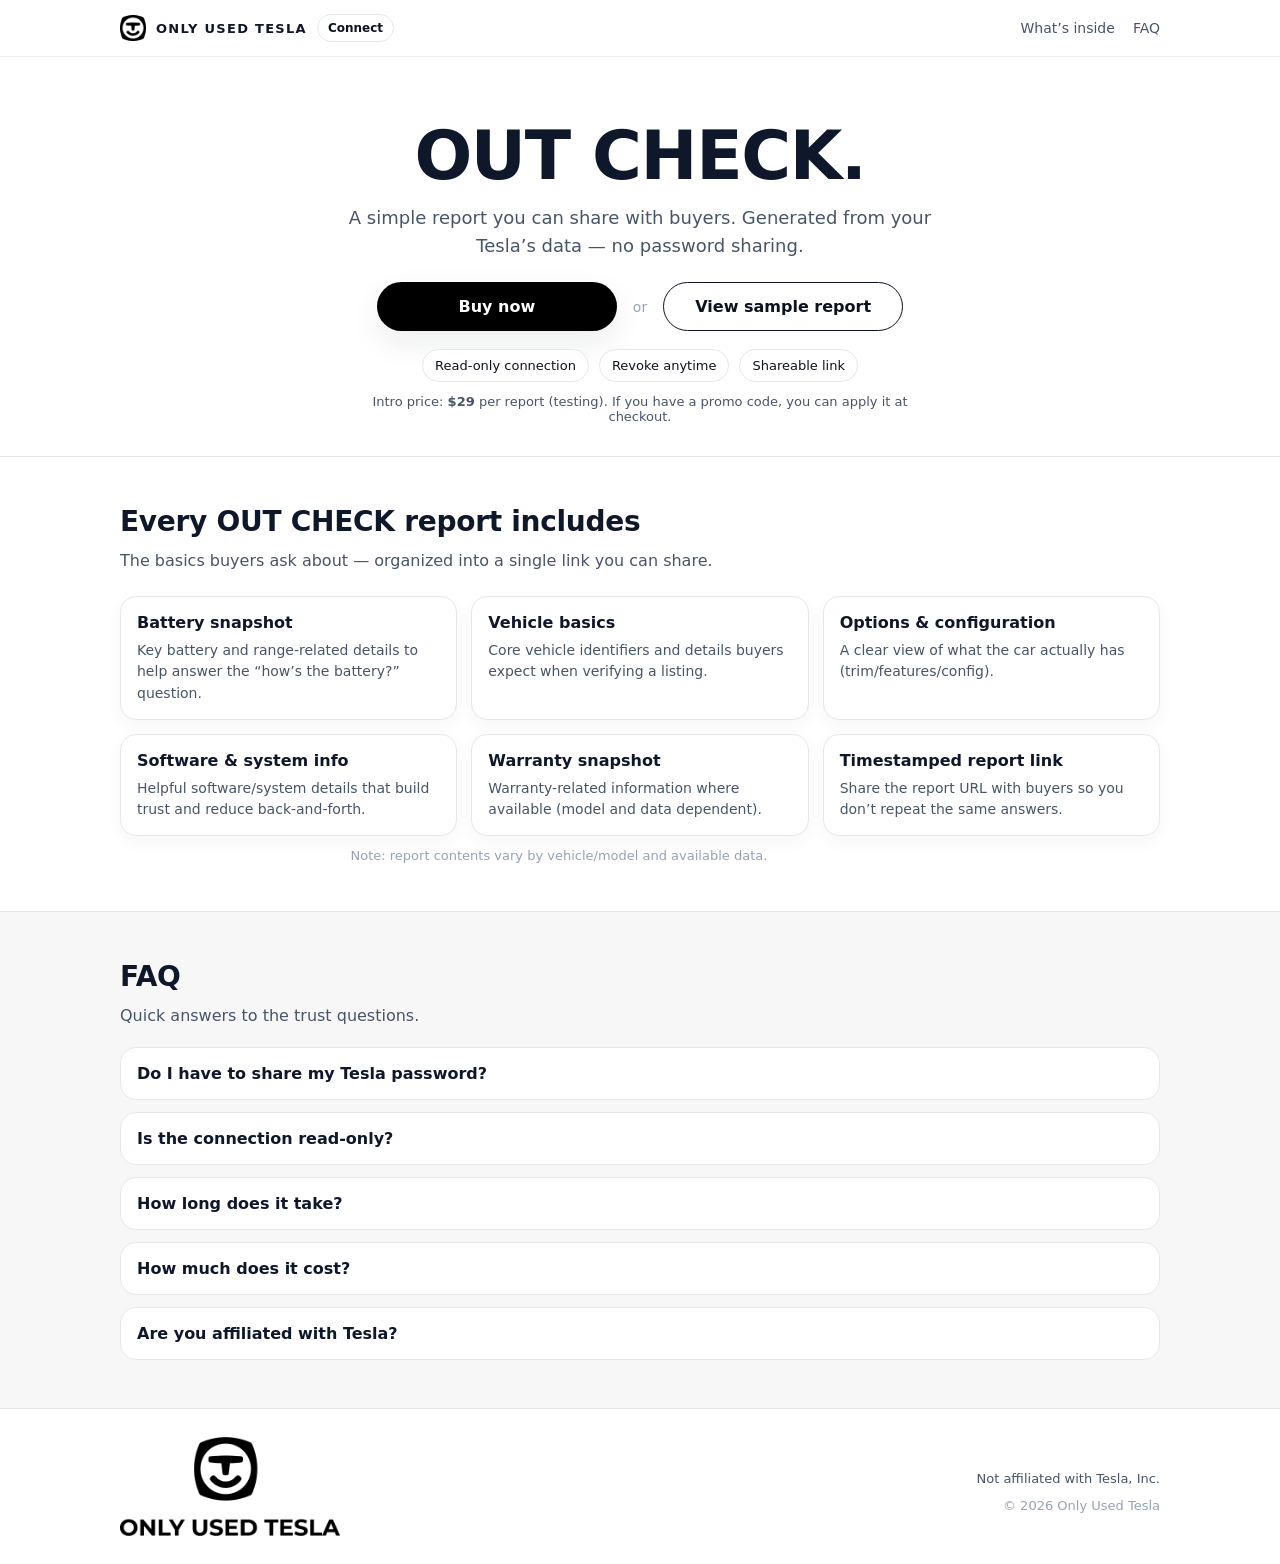
==== commit c5183195: "Update index.html" ====
--- a/index.html
+++ b/index.html
@@ -58,7 +58,7 @@
             </div>
 
             <p class="fineprint">
-              Intro price: <strong>$20</strong> per report (testing). If you have a promo code, you can apply it at checkout.
+              Intro price: <strong>$29</strong> per report (testing). If you have a promo code, you can apply it at checkout.
             </p>
           </div>
         </div>
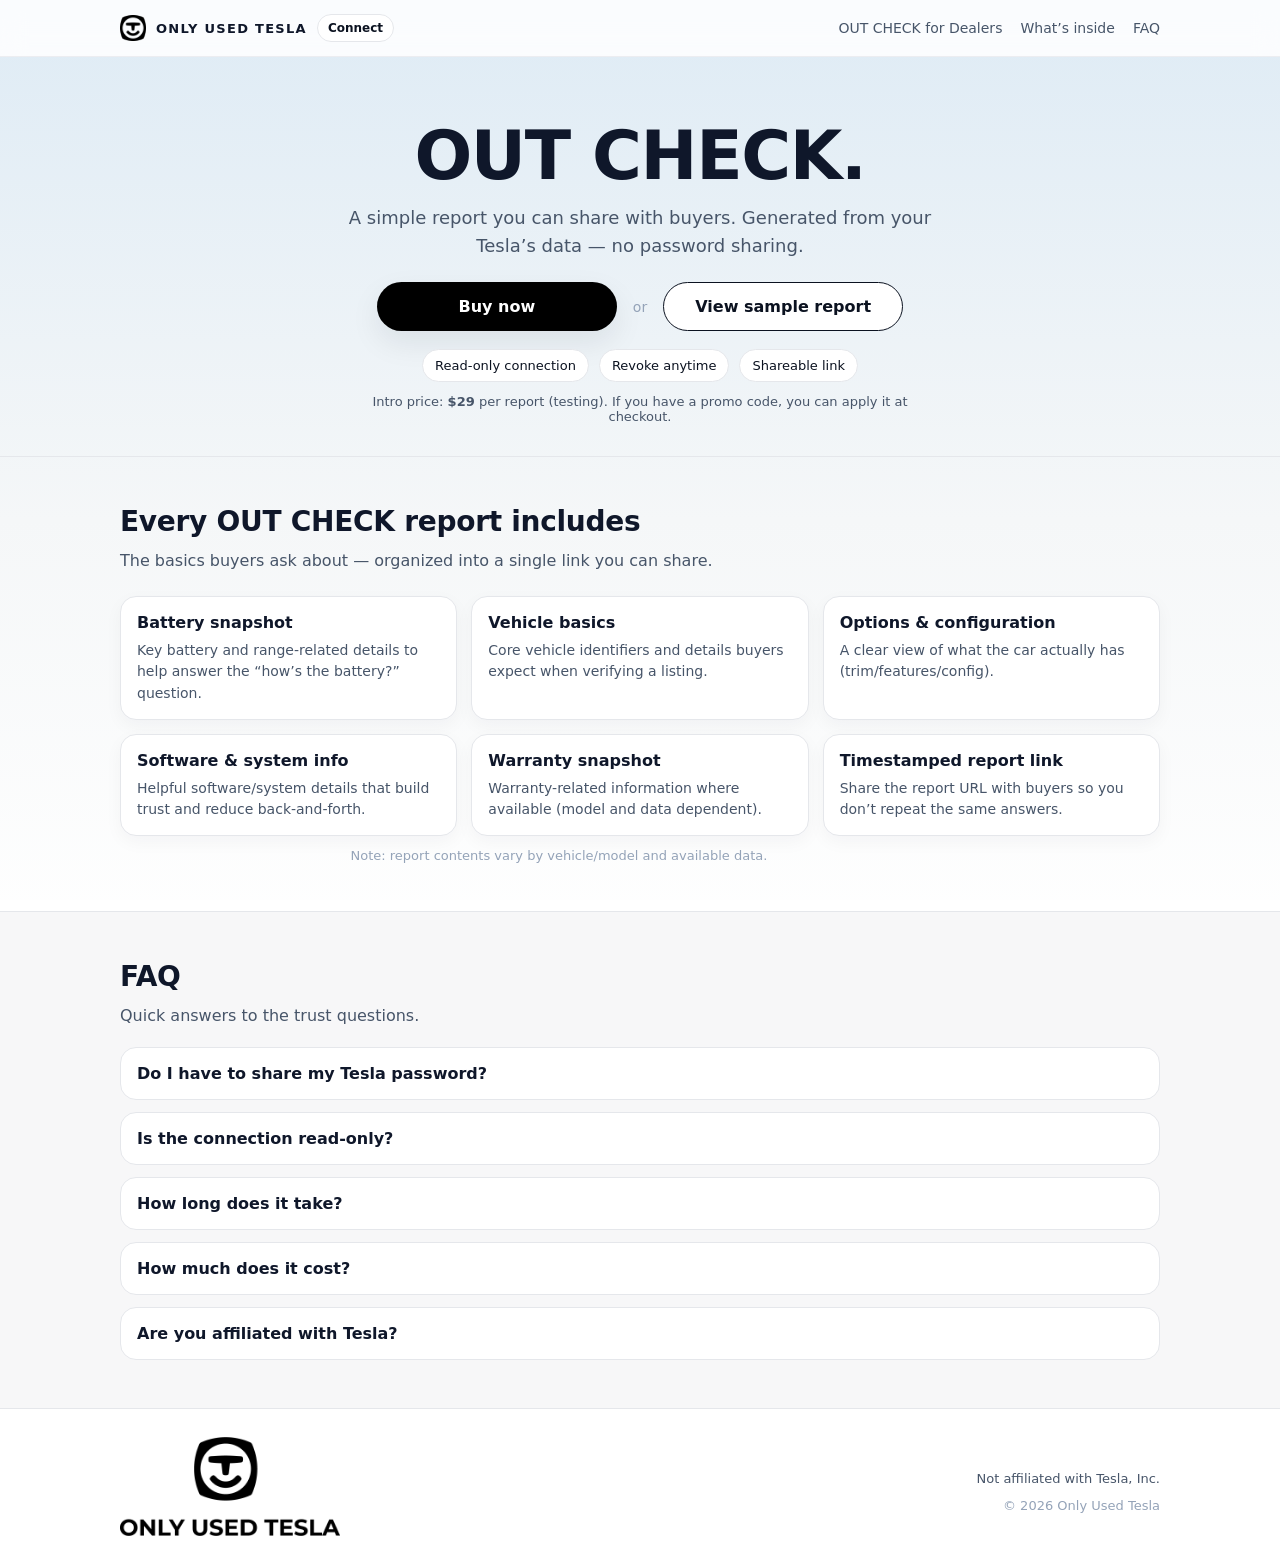
==== commit c1b8e089: "Add files via upload" ====
--- a/index.html
+++ b/index.html
@@ -19,6 +19,7 @@
       </a>
 
       <nav class="nav">
+        <a class="nav-link" href="./dealers.html">OUT CHECK for Dealers</a>
         <a class="nav-link" href="#included">What’s inside</a>
         <a class="nav-link" href="#faq">FAQ</a>
       </nav>
--- a/assets/styles.css
+++ b/assets/styles.css
@@ -1,5 +1,6 @@
 :root{
   --bg: #ffffff;
+  --bg-gradient: linear-gradient(180deg, #deebf5 0px, #f5f7f8 520px, #ffffff 960px);
   --bg-muted: #f7f7f8;
   --text: #0f172a;
   --muted: #475569;
@@ -14,7 +15,9 @@
   margin: 0;
   font-family: ui-sans-serif, system-ui, -apple-system, Segoe UI, Roboto, Helvetica, Arial, "Apple Color Emoji","Segoe UI Emoji";
   color: var(--text);
-  background: var(--bg);
+  background-color: var(--bg);
+  background-image: var(--bg-gradient);
+  background-repeat: no-repeat;
   -webkit-font-smoothing: antialiased;
   text-rendering: optimizeLegibility;
 }
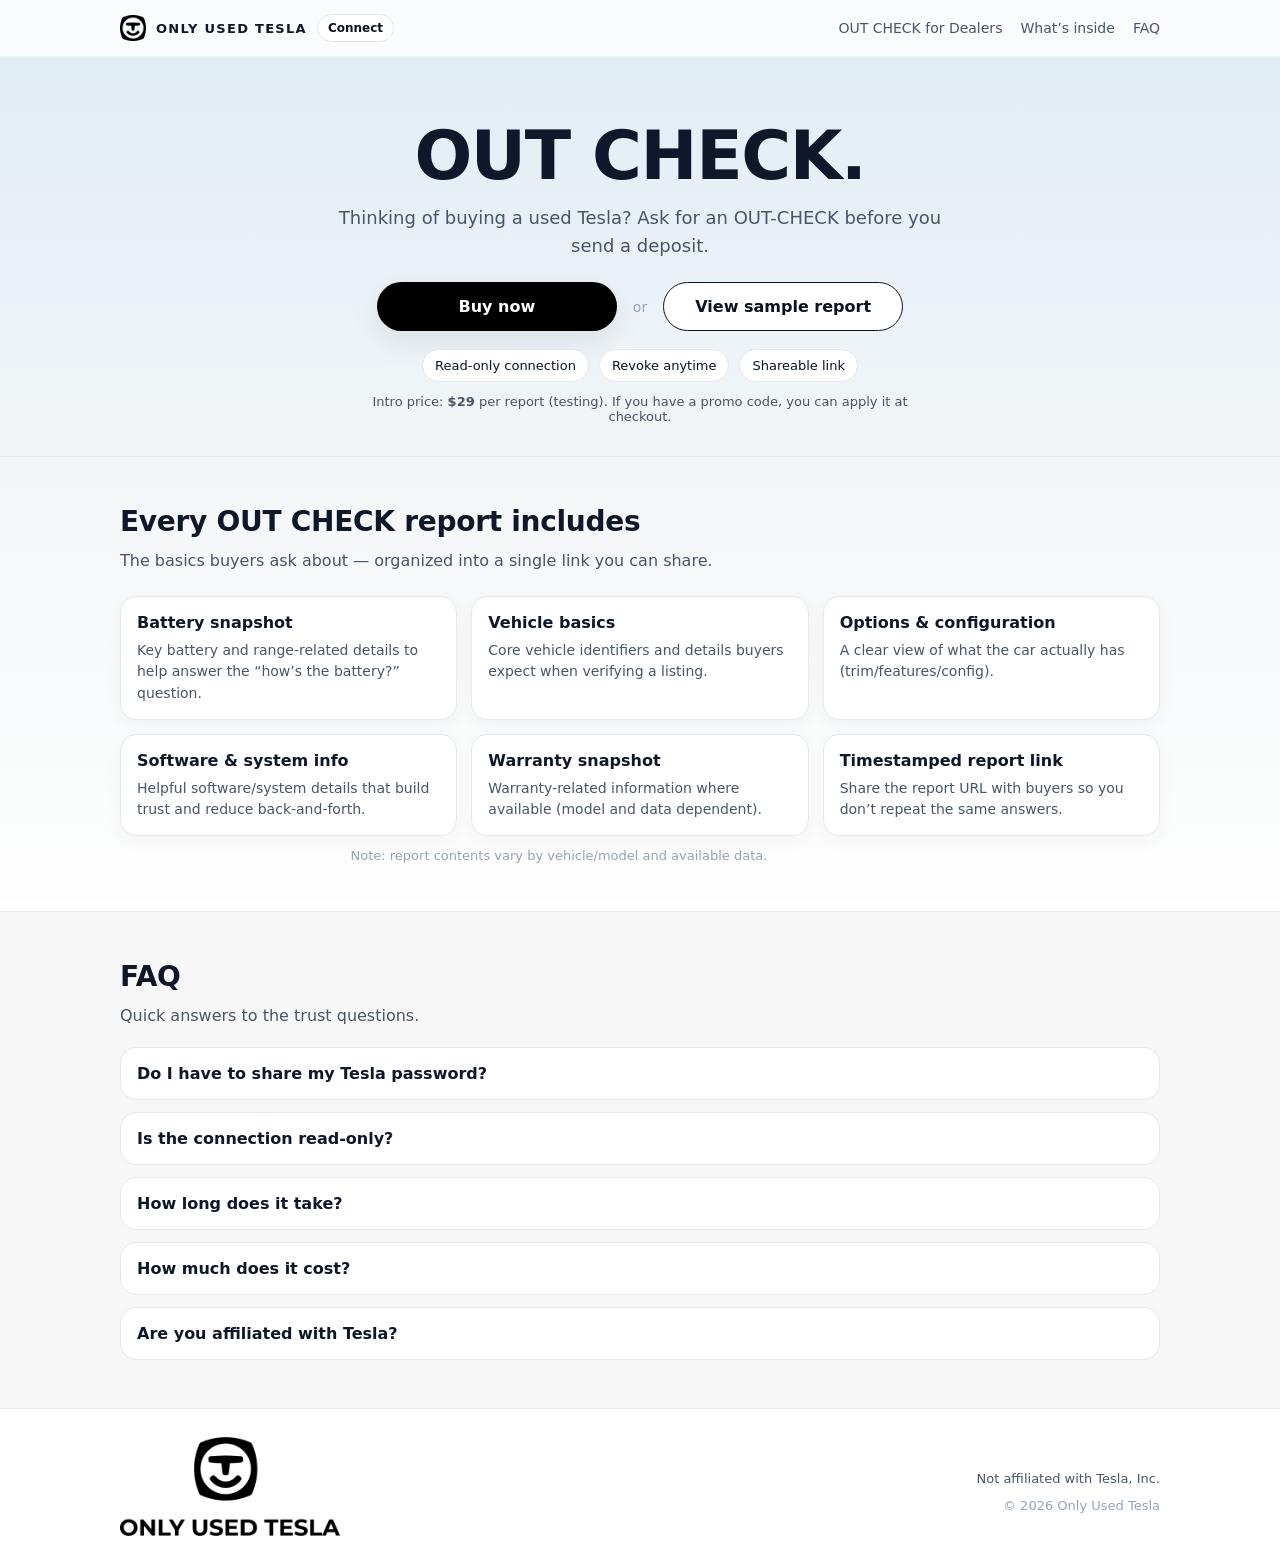
==== commit 4bf33723: "Revise hero subtitle for clarity Updated subtitle to provide a clearer message about the OUT-CHECK s" ====
--- a/index.html
+++ b/index.html
@@ -32,7 +32,7 @@
         <div class="hero-copy">
           <h1 class="hero-title">OUT CHECK.</h1>
           <p class="hero-subtitle">
-            A simple report you can share with buyers. Generated from your Tesla’s data — no password sharing.
+            Thinking of buying a used Tesla? Ask for an OUT-CHECK before you send a deposit.
           </p>
 
           <div class="cta-row" role="group" aria-label="Primary actions">
